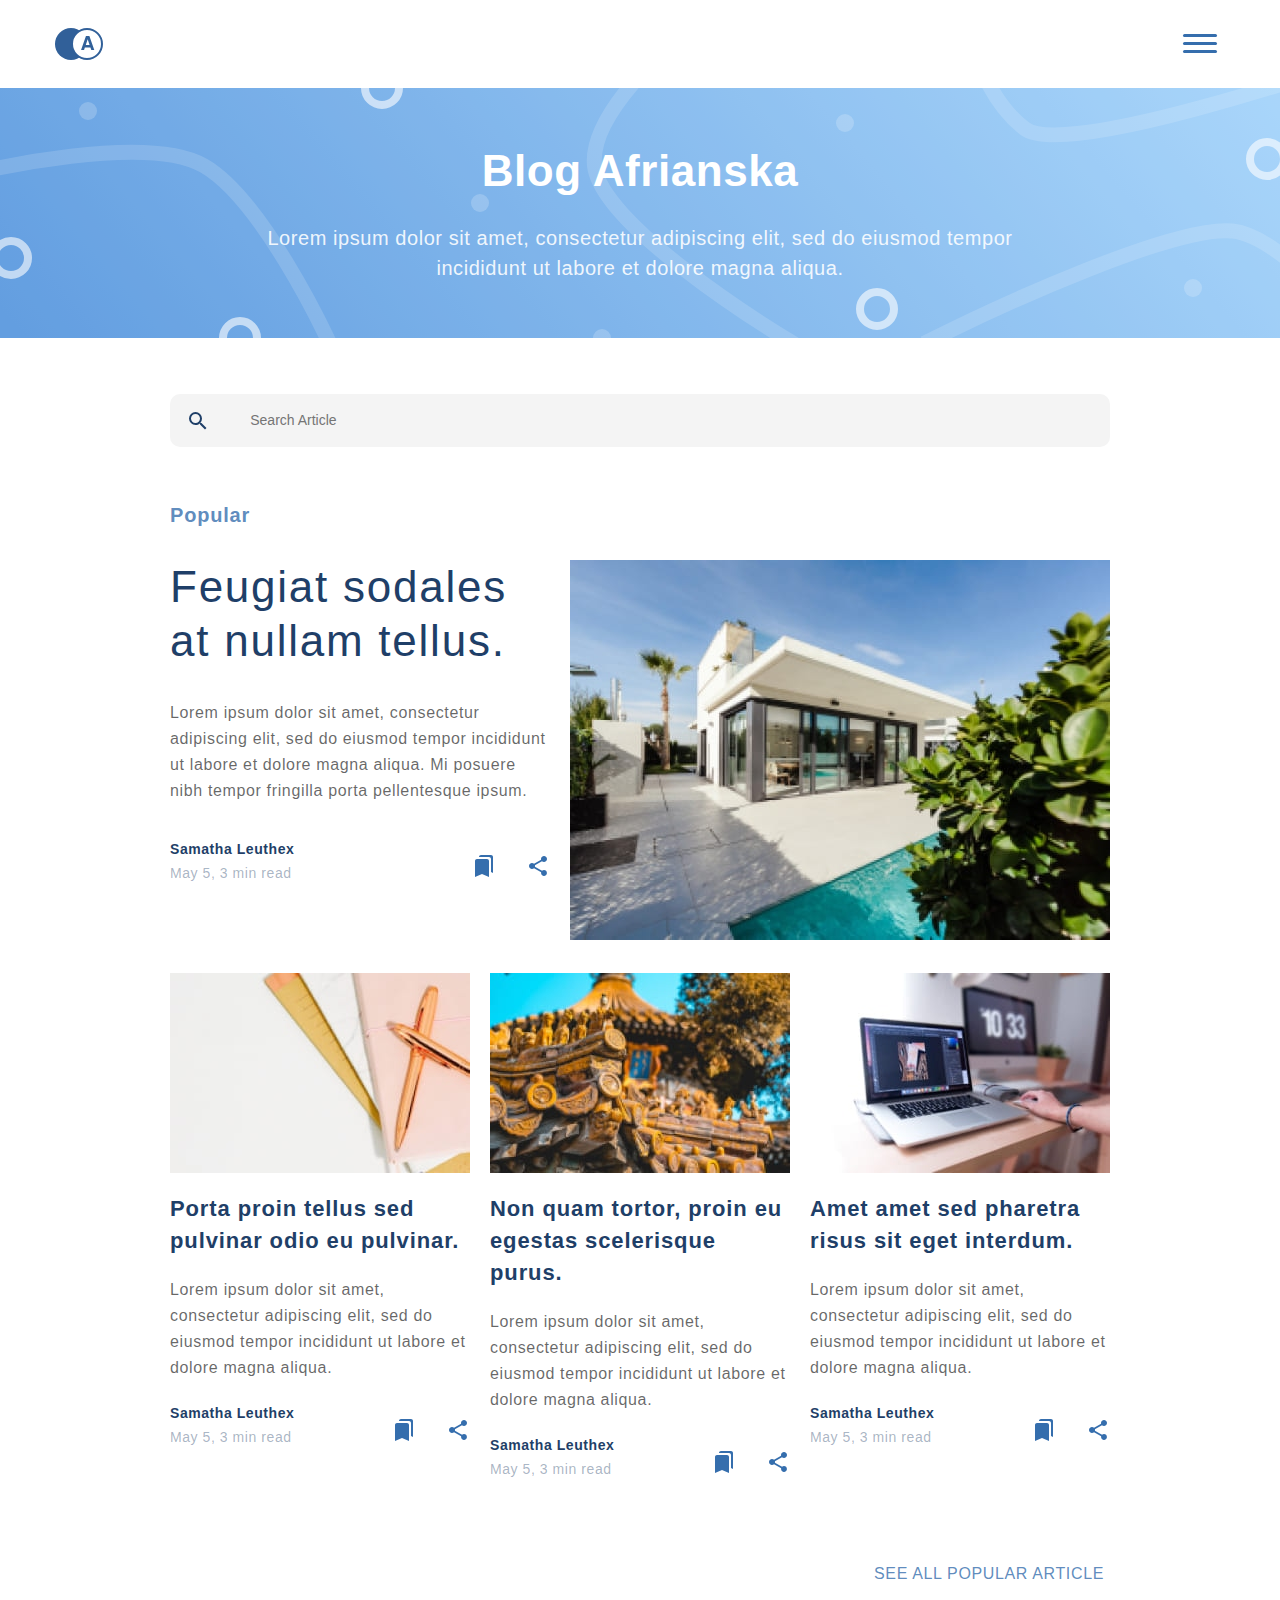
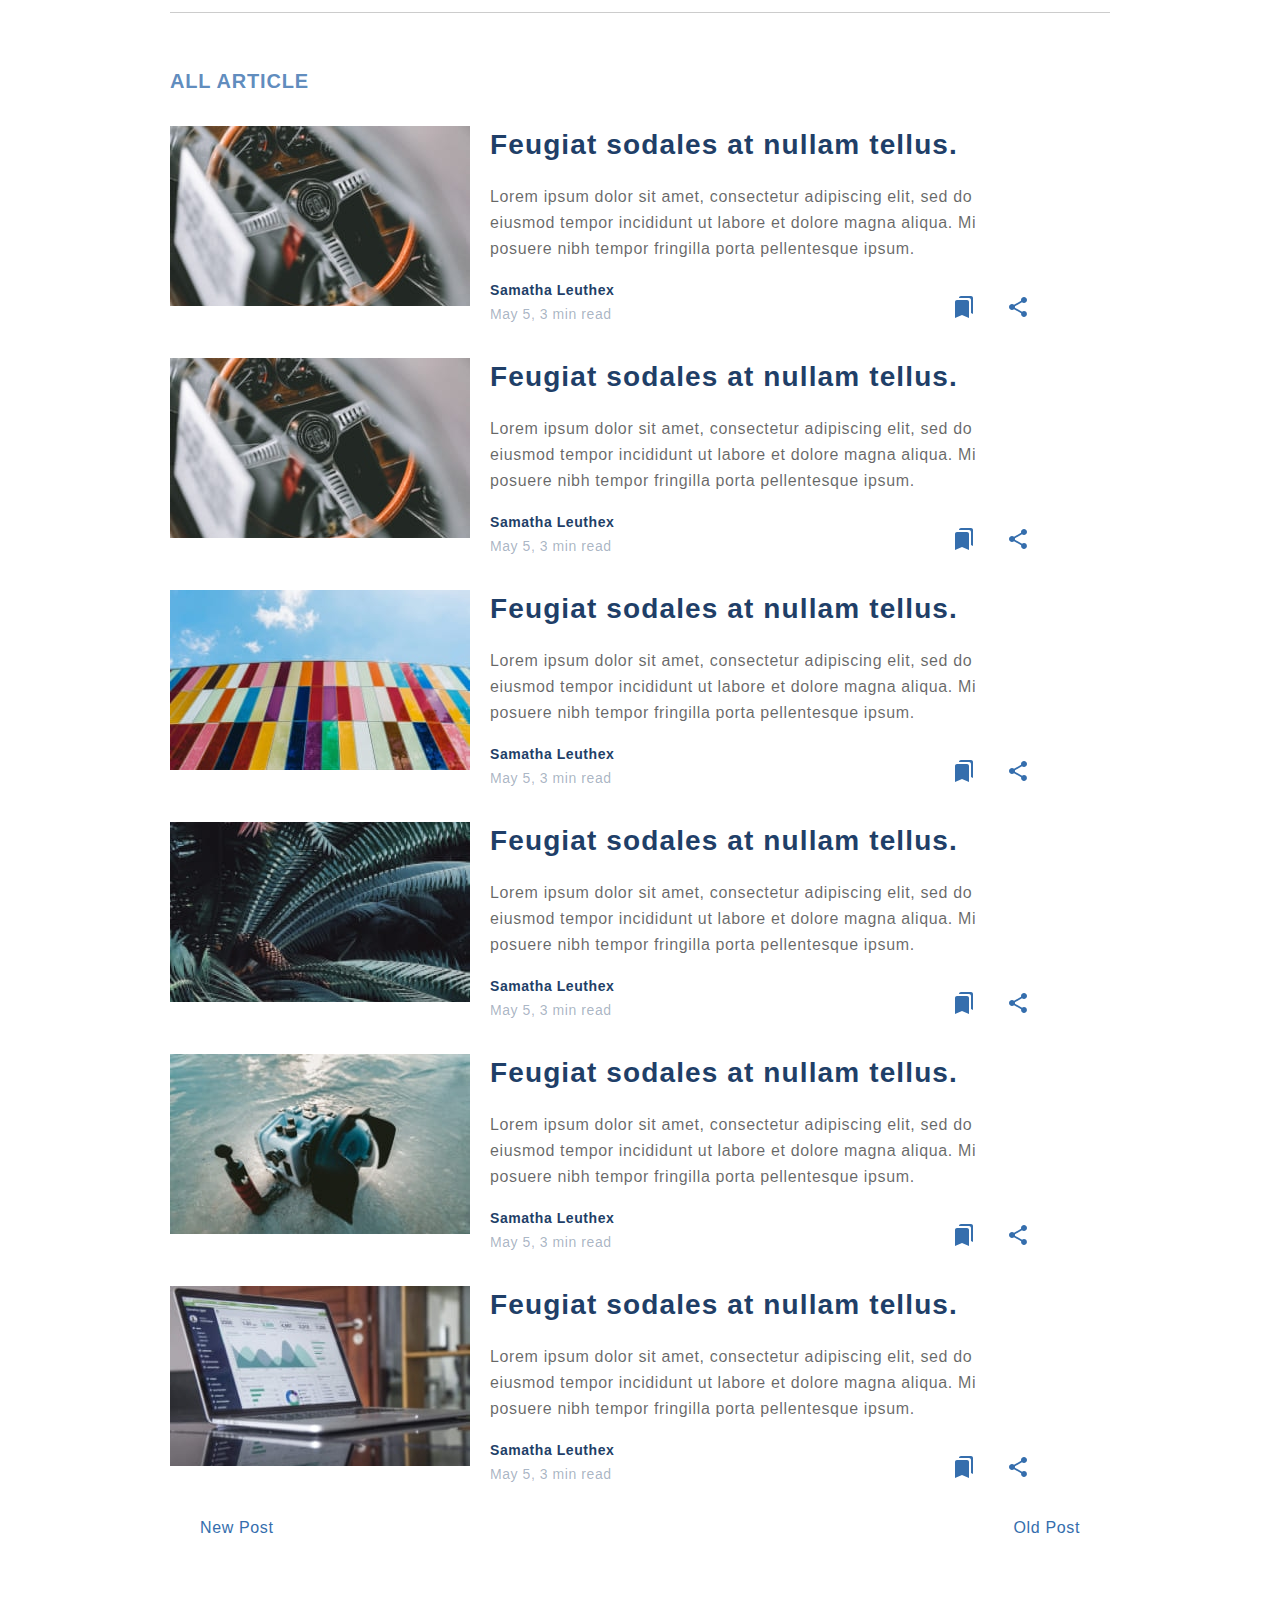
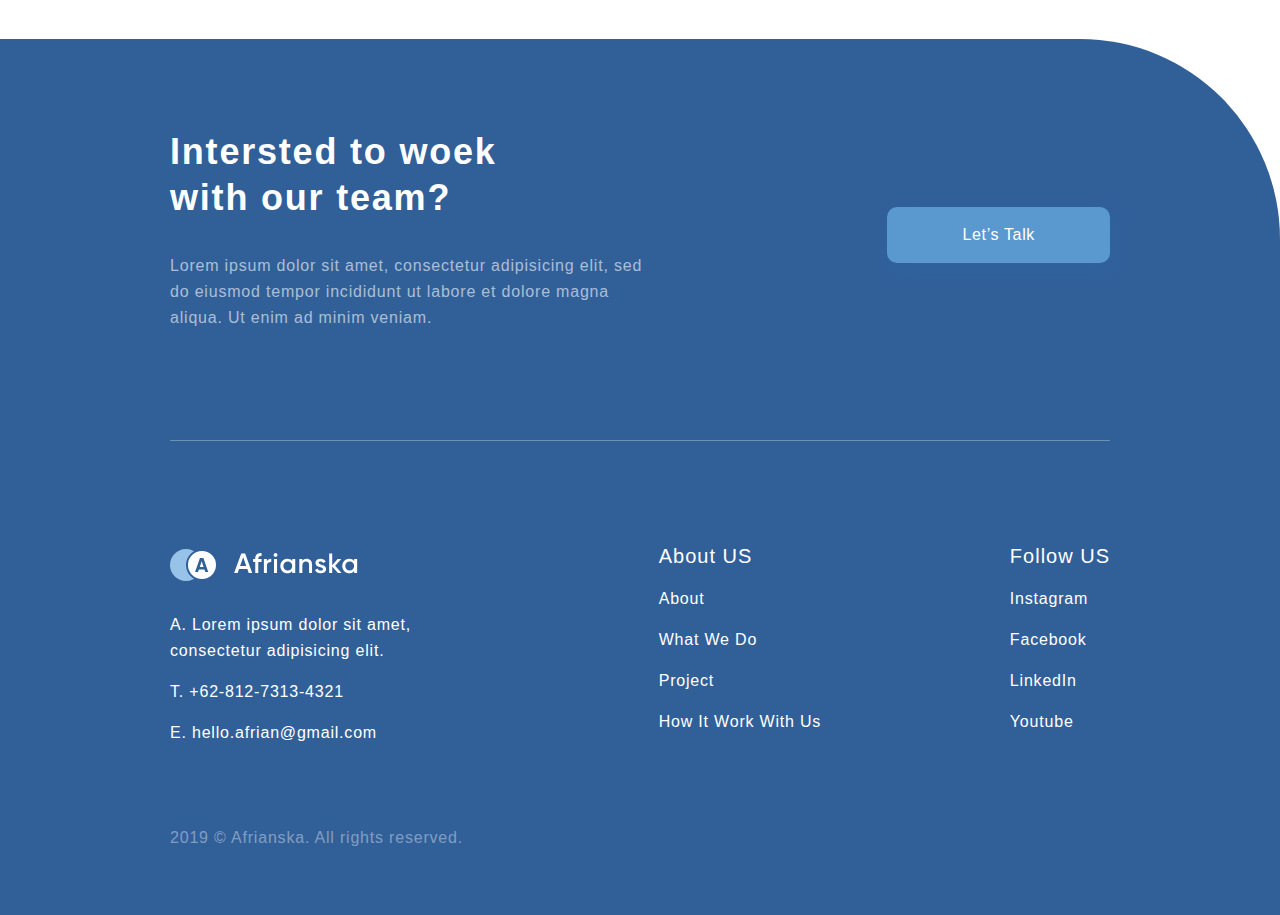
==== docs/blog.html @ 2d3e33f5 "Loading a site created locally :)" ====
<!DOCTYPE html>
<html lang="zxx">

<head>
    <meta charset="UTF-8">
    <link rel="stylesheet" href="assets/css/style.min.css">
    <meta http-equiv="x-ua-compatible" content="ie=edge">
    <meta name="viewport" content="width=device-width, initial-scale=1, shrink-to-fit=no">
    <meta name="robots" content="index, follow">
    <meta name="google" content="notranslate">
    <meta name="format-detection" content="telephone=no">
    <meta name="description" content="">
    <link rel="apple-touch-icon" sizes="180x180" href="assets/images/favicon/apple-touch-icon.png">
    <link rel="icon" type="image/png" sizes="32x32" href="assets/images/favicon/favicon-32x32.png">
    <link rel="icon" type="image/png" sizes="16x16" href="assets/images/favicon/favicon-16x16.png">
    <link rel="manifest" href="assets/images/favicon/site.webmanifest">
    <link rel="mask-icon" href="assets/images/favicon/safari-pinned-tab.svg" color="#5bbad5">
    <meta name="msapplication-TileColor" content="#2b5797">
    <meta name="theme-color" content="#ffffff">
    <title>Blog</title></head>

<body>
    <div class="page">
        <header class="header" id="header">
          <a class="logo" href="index.html">
            <img src="./assets/images/logo.svg" alt="afrianska">
          </a>
          <nav class="navbar menu">
            <div class="hamburger ">
              <div class="hamburger__box">
                <div class="hamburger__inner"></div>
              </div>
            </div>
            <ul class="menu__list">
              <li class="menu__item">
                <a href="index.html" class="menu__link ">Home</a>
              </li>
              <li class="menu__item">
                <a href="blog.html" class="menu__link">Blog</a>
              </li>
              <li class="menu__item">
                <a href="contact.html" class="menu__link">Contact</a>
              </li>
            </ul>
          </nav>
        </header>
        <section class="info">
          <div class="info__text">
            <h1 class="info__title">
              Blog Afrianska
            </h1>
            <p class="info__descr">
              Lorem ipsum dolor sit amet, consectetur adipiscing elit, sed do eiusmod tempor incididunt ut labore et
              dolore
              magna aliqua.
            </p>
          </div>
        </section>
        
        <div class="page">
          <div class="container">
        
            <form class="search" action="/blog.html">
              <div class="search__inner">
                <button class="search__btn" type="submit"><img src="./assets/images/search.svg" alt="search"></button>
                <input class="search__input" type="search" placeholder="Search Article">
              </div>
            </form>
        
            <section class="popular">
              <h2 class="popular__title">Popular</h2>
              <div class="popular__inner">
                <article class="popular__article article article--hot">
                  <div class="article__left">
                    <div class="article__text">
                      <h3 class="article__title">
                        Feugiat sodales at nullam tellus.
                      </h3>
                      <p class="article__descr">
                        Lorem ipsum dolor sit amet, consectetur adipiscing elit, sed do eiusmod tempor
                        incididunt ut labore et
                        dolore
                        magna aliqua. Mi posuere nibh tempor fringilla porta pellentesque ipsum.
                      </p>
                    </div>
                    <div class="article__footer post">
                      <div class="post__left">
                        <h4 class="post__name">Samatha Leuthex</h4>
                        <p class="post__date">
                          May 5, 3 min read
                        </p>
                      </div>
                      <div class="post__right">
                        <ul class="post__links">
                          <li class="post__item book">
                            <a href="#">
                              <img src="./assets/images/bookmarks.svg" alt="">
                            </a>
                          </li>
                          <li class="post__item share">
                            <a href="#">
                              <img src="./assets/images/share.svg" alt="">
                            </a>
                          </li>
                        </ul>
                      </div>
                    </div>
                  </div>
                  <div class="article__right">
                    <img src="./assets/images/article-1.jpg" alt="">
                  </div>
                </article>
        
                <article class="popular__article">
                  <div class="article__image">
                    <img src="./assets/images/article-2.jpg" alt="">
                  </div>
                  <h4 class="article__title">
                    Porta proin tellus sed pulvinar odio eu pulvinar.
                  </h4>
                  <p class="popular__descr">
                    Lorem ipsum dolor sit amet, consectetur adipiscing elit, sed do eiusmod tempor incididunt ut
                    labore et
                    dolore magna aliqua.
                  </p>
                  <div class="article__footer post">
                    <div class="post__left">
                      <h4 class="post__name">Samatha Leuthex</h4>
                      <p class="post__date">
                        May 5, 3 min read
                      </p>
                    </div>
                    <div class="post__right">
                      <ul class="post__links">
                        <li class="post__item book">
                          <a href="#">
                            <img src="./assets/images/bookmarks.svg" alt="">
                          </a>
                        </li>
                        <li class="post__item share">
                          <a href="#">
                            <img src="./assets/images/share.svg" alt="">
                          </a>
                        </li>
                      </ul>
                    </div>
                  </div>
                </article>
                <article class="popular__article">
                  <div class="article__image">
                    <img src="./assets/images/article-3.jpg" alt="">
                  </div>
                  <h4 class="article__title">
                    Non quam tortor, proin eu egestas scelerisque purus.
                  </h4>
                  <p class="popular__descr">
                    Lorem ipsum dolor sit amet, consectetur adipiscing elit, sed do eiusmod tempor incididunt ut
                    labore et
                    dolore magna aliqua.
                  </p>
                  <div class="article__footer post">
                    <div class="post__left">
                      <h4 class="post__name">Samatha Leuthex</h4>
                      <p class="post__date">
                        May 5, 3 min read
                      </p>
                    </div>
                    <div class="post__right">
                      <ul class="post__links">
                        <li class="post__item book">
                          <a href="#">
                            <img src="./assets/images/bookmarks.svg" alt="">
                          </a>
                        </li>
                        <li class="post__item share">
                          <a href="#">
                            <img src="./assets/images/share.svg" alt="">
                          </a>
                        </li>
                      </ul>
                    </div>
                  </div>
                </article>
                <article class="popular__article">
                  <div class="article__image">
                    <img src="./assets/images/article-4.jpg" alt="">
                  </div>
                  <h4 class="article__title">
                    Amet amet sed pharetra risus sit eget interdum.
                  </h4>
                  <p class="popular__descr">
                    Lorem ipsum dolor sit amet, consectetur adipiscing elit, sed do eiusmod tempor incididunt ut
                    labore et
                    dolore magna aliqua.
                  </p>
                  <div class="article__footer post">
                    <div class="post__left">
                      <h4 class="post__name">Samatha Leuthex</h4>
                      <p class="post__date">
                        May 5, 3 min read
                      </p>
                    </div>
                    <div class="post__right">
                      <ul class="post__links">
                        <li class="post__item book">
                          <a href="#">
                            <img src="./assets/images/bookmarks.svg" alt="">
                          </a>
                        </li>
                        <li class="post__item share">
                          <a href="#">
                            <img src="./assets/images/share.svg" alt="">
                          </a>
                        </li>
                      </ul>
                    </div>
                  </div>
                </article>
        
              </div>
              <button class="popular__more">
                See All Popular Article
              </button>
            </section>
        
            <section class="posts">
              <h2 class="posts__title">ALL ARTICLE</h2>
        
              <article class="posts__article article ">
                <div class="article__image">
                  <img src="./assets/images/posts-1.jpg" alt="">
                </div>
                <div class="article__text">
                  <h3 class="article__title">
                    Feugiat sodales at nullam tellus.
                  </h3>
                  <p class="article__descr">
                    Lorem ipsum dolor sit amet, consectetur adipiscing elit, sed do eiusmod tempor
                    incididunt ut labore et
                    dolore
                    magna aliqua. Mi posuere nibh tempor fringilla porta pellentesque ipsum.
                  </p>
                  <div class="article__footer post">
                    <div class="post__left">
                      <h4 class="post__name">Samatha Leuthex</h4>
                      <p class="post__date">
                        May 5, 3 min read
                      </p>
                    </div>
                    <div class="post__right">
                      <ul class="post__links">
                        <li class="post__item book">
                          <a href="#">
                            <img src="./assets/images/bookmarks.svg" alt="">
                          </a>
                        </li>
                        <li class="post__item share">
                          <a href="#">
                            <img src="./assets/images/share.svg" alt="">
                          </a>
                        </li>
                      </ul>
                    </div>
                  </div>
                </div>
              </article>
              <article class="posts__article article ">
                <div class="article__image">
                  <img src="./assets/images/posts-1.jpg" alt="">
                </div>
                <div class="article__text">
                  <h3 class="article__title">
                    Feugiat sodales at nullam tellus.
                  </h3>
                  <p class="article__descr">
                    Lorem ipsum dolor sit amet, consectetur adipiscing elit, sed do eiusmod tempor
                    incididunt ut labore et
                    dolore
                    magna aliqua. Mi posuere nibh tempor fringilla porta pellentesque ipsum.
                  </p>
                  <div class="article__footer post">
                    <div class="post__left">
                      <h4 class="post__name">Samatha Leuthex</h4>
                      <p class="post__date">
                        May 5, 3 min read
                      </p>
                    </div>
                    <div class="post__right">
                      <ul class="post__links">
                        <li class="post__item book">
                          <a href="#">
                            <img src="./assets/images/bookmarks.svg" alt="">
                          </a>
                        </li>
                        <li class="post__item share">
                          <a href="#">
                            <img src="./assets/images/share.svg" alt="">
                          </a>
                        </li>
                      </ul>
                    </div>
                  </div>
                </div>
              </article>
              <article class="posts__article article ">
                <div class="article__image">
                  <img src="./assets/images/posts-2.jpg" alt="">
                </div>
                <div class="article__text">
                  <h3 class="article__title">
                    Feugiat sodales at nullam tellus.
                  </h3>
                  <p class="article__descr">
                    Lorem ipsum dolor sit amet, consectetur adipiscing elit, sed do eiusmod tempor
                    incididunt ut labore et
                    dolore
                    magna aliqua. Mi posuere nibh tempor fringilla porta pellentesque ipsum.
                  </p>
                  <div class="article__footer post">
                    <div class="post__left">
                      <h4 class="post__name">Samatha Leuthex</h4>
                      <p class="post__date">
                        May 5, 3 min read
                      </p>
                    </div>
                    <div class="post__right">
                      <ul class="post__links">
                        <li class="post__item book">
                          <a href="#">
                            <img src="./assets/images/bookmarks.svg" alt="">
                          </a>
                        </li>
                        <li class="post__item share">
                          <a href="#">
                            <img src="./assets/images/share.svg" alt="">
                          </a>
                        </li>
                      </ul>
                    </div>
                  </div>
                </div>
              </article>
              <article class="posts__article article ">
                <div class="article__image">
                  <img src="./assets/images/posts-3.jpg" alt="">
                </div>
                <div class="article__text">
                  <h3 class="article__title">
                    Feugiat sodales at nullam tellus.
                  </h3>
                  <p class="article__descr">
                    Lorem ipsum dolor sit amet, consectetur adipiscing elit, sed do eiusmod tempor
                    incididunt ut labore et
                    dolore
                    magna aliqua. Mi posuere nibh tempor fringilla porta pellentesque ipsum.
                  </p>
                  <div class="article__footer post">
                    <div class="post__left">
                      <h4 class="post__name">Samatha Leuthex</h4>
                      <p class="post__date">
                        May 5, 3 min read
                      </p>
                    </div>
                    <div class="post__right">
                      <ul class="post__links">
                        <li class="post__item book">
                          <a href="#">
                            <img src="./assets/images/bookmarks.svg" alt="">
                          </a>
                        </li>
                        <li class="post__item share">
                          <a href="#">
                            <img src="./assets/images/share.svg" alt="">
                          </a>
                        </li>
                      </ul>
                    </div>
                  </div>
                </div>
              </article>
              <article class="posts__article article ">
                <div class="article__image">
                  <img src="./assets/images/posts-4.jpg" alt="">
                </div>
                <div class="article__text">
                  <h3 class="article__title">
                    Feugiat sodales at nullam tellus.
                  </h3>
                  <p class="article__descr">
                    Lorem ipsum dolor sit amet, consectetur adipiscing elit, sed do eiusmod tempor
                    incididunt ut labore et
                    dolore
                    magna aliqua. Mi posuere nibh tempor fringilla porta pellentesque ipsum.
                  </p>
                  <div class="article__footer post">
                    <div class="post__left">
                      <h4 class="post__name">Samatha Leuthex</h4>
                      <p class="post__date">
                        May 5, 3 min read
                      </p>
                    </div>
                    <div class="post__right">
                      <ul class="post__links">
                        <li class="post__item book">
                          <a href="#">
                            <img src="./assets/images/bookmarks.svg" alt="">
                          </a>
                        </li>
                        <li class="post__item share">
                          <a href="#">
                            <img src="./assets/images/share.svg" alt="">
                          </a>
                        </li>
                      </ul>
                    </div>
                  </div>
                </div>
              </article>
              <article class="posts__article article ">
                <div class="article__image">
                  <img src="./assets/images/posts-5.jpg" alt="">
                </div>
                <div class="article__text">
                  <h3 class="article__title">
                    Feugiat sodales at nullam tellus.
                  </h3>
                  <p class="article__descr">
                    Lorem ipsum dolor sit amet, consectetur adipiscing elit, sed do eiusmod tempor
                    incididunt ut labore et
                    dolore
                    magna aliqua. Mi posuere nibh tempor fringilla porta pellentesque ipsum.
                  </p>
                  <div class="article__footer post">
                    <div class="post__left">
                      <h4 class="post__name">Samatha Leuthex</h4>
                      <p class="post__date">
                        May 5, 3 min read
                      </p>
                    </div>
                    <div class="post__right">
                      <ul class="post__links">
                        <li class="post__item book">
                          <a href="#">
                            <img src="./assets/images/bookmarks.svg" alt="">
                          </a>
                        </li>
                        <li class="post__item share">
                          <a href="#">
                            <img src="./assets/images/share.svg" alt="">
                          </a>
                        </li>
                      </ul>
                    </div>
                  </div>
                </div>
              </article>
        
        
              <ul class="posts__pagination pagination">
                <li class="pagination__item new"><a class="pagination__link" href="#">New Post</a></li>
                <li class="pagination__item old"><a class="pagination__link" href="#">Old Post</a></li>
              </ul>
            </section>
        
          </div>
        </div>
        <footer class="footer">
          <div class="container">
            <div class="feedback">
              <div class="feedback__text">
                <h2 class="feedback__title">
                  Intersted to woek
                  with our team?
                </h2>
                <p class="feedback__descr">
                  Lorem ipsum dolor sit amet, consectetur adipisicing elit, sed do eiusmod tempor incididunt ut labore et
                  dolore
                  magna aliqua. Ut enim ad minim veniam.
                </p>
              </div>
              <!-- modal -->
              <a class="feedback__modal" href="#modalFeedback" data-modal="#modalFeedback">Let’s Talk</a>
            </div>
            <div class="footer__contact">
              <ul class="footer__contact-list">
                <li class="footer__contact-item logo">
                  <a href="#">
                    <img src="./assets/images/logo-white.svg" alt="Afrianska">
                  </a>
                </li>
                <li class="footer__contact-item">
                  <span> A. </span> <span>Lorem ipsum dolor sit amet, consectetur adipisicing elit.</span>
                </li>
                <li class="footer__contact-item">
                  <span> T. </span> <a class="footer__contact-link" href="tel:+6281273134321">+62-812-7313-4321</a>
                </li>
                <li class="footer__contact-item">
                  <span> E. </span> <a class="footer__contact-link"
                    href="mailto:hello.afrian@gmail.com">hello.afrian@gmail.com</a>
                </li>
              </ul>
              <ul class="footer__contact-list">
                <li class="footer__contact-item">
                  About US
                </li>
                <li class="footer__contact-item">
                  <a class="footer__contact-link" href="#">About</a>
                </li>
                <li class="footer__contact-item">
                  <a class="footer__contact-link" href="#">What We Do</a>
                </li>
                <li class="footer__contact-item">
                  <a class="footer__contact-link" href="#">Project</a>
                </li>
                <li class="footer__contact-item">
                  <a class="footer__contact-link" href="#">How It Work With Us</a>
                </li>
              </ul>
              <ul class="footer__contact-list">
                <li class="footer__contact-item">
                  Follow US
                </li>
                <li class="footer__contact-item">
                  <a class="footer__contact-link" href="#">Instagram</a>
                </li>
                <li class="footer__contact-item">
                  <a class="footer__contact-link" href="#">Facebook</a>
                </li>
                <li class="footer__contact-item">
                  <a class="footer__contact-link" href="#">LinkedIn</a>
                </li>
                <li class="footer__contact-item">
                  <a class="footer__contact-link" href="#">Youtube</a>
                </li>
              </ul>
            </div>
            <div class="copy">
              2019 &copy; Afrianska. All rights reserved.
            </div>
          </div>
        </footer>

    </div>
    <div class="modal" id="modalFeedback">
      <div class="modal__content">
        <button class="modal__close" type="button" data-close>
          <img src="assets/images/close.svg" alt="Закрыть">
        </button>
        <form action="" class="form">
          <label class="form__label" for="nameFeedback">
            Name
            <input class="form__input" type="text" name="nameFeedback" id="nameFeedback" placeholder="Your name">
          </label>
          <label class="form__label" for="emailFeedback">
            E-mail
            <input class="form__input" type="email" name="emailFeedback" id="emailFeedback" placeholder="Your e-mail">
          </label>
          <label class="form__label" for="messageFeedback">
            Message
            <textarea class="form__textarea" name="messageFeedback" id="messageFeedback"
              placeholder="Your message"></textarea>
          </label>
          <button class="form__btn" type="submit">Sumbit</button>
        </form>
      </div>
    </div>    <a id="scrollTop" href="#header"></a>
    <!-- js -->
    <script defer src="assets/js/app.js"></script>
</body>

</html>
---- docs/assets/css/style.min.css ----
*,:after,:before{box-sizing:border-box}html{font-family:sans-serif;line-height:1.15;-webkit-text-size-adjust:100%;-webkit-tap-highlight-color:rgba(0,0,0,0)}article,aside,figcaption,figure,footer,header,hgroup,main,nav,section{display:block}body{margin:0;font-size:1rem;font-weight:400;color:#212529;text-align:left;background-color:#fff}[tabindex="-1"]:focus:not(:focus-visible){outline:0!important}hr{box-sizing:content-box;height:0;overflow:visible}h1,h2,h3,h4,h5,h6{margin-top:0;margin-bottom:.5rem}p{margin-top:0;margin-bottom:1rem}abbr[data-original-title],abbr[title]{text-decoration:underline;-webkit-text-decoration:underline dotted;text-decoration:underline dotted;cursor:help;border-bottom:0;-webkit-text-decoration-skip-ink:none;text-decoration-skip-ink:none}address{font-style:normal;line-height:inherit}address,dl,ol,ul{margin-bottom:1rem}dl,ol,ul{margin-top:0}ol ol,ol ul,ul ol,ul ul{margin-bottom:0}dt{font-weight:700}dd{margin-bottom:.5rem;margin-left:0}blockquote{margin:0 0 1rem}b,strong{font-weight:bolder}small{font-size:80%}sub,sup{position:relative;font-size:75%;line-height:0;vertical-align:baseline}sub{bottom:-.25em}sup{top:-.5em}a{color:#007bff;background-color:transparent}a:hover{color:#0056b3;text-decoration:underline}a:not([href]):not([class]),a:not([href]):not([class]):hover{color:inherit;text-decoration:none}code,kbd,pre,samp{font-family:SFMono-Regular,Menlo,Monaco,Consolas,Liberation Mono,Courier New,monospace;font-size:1em}pre{margin-top:0;margin-bottom:1rem;overflow:auto;-ms-overflow-style:scrollbar}figure{margin:0 0 1rem}img{border-style:none}img,svg{vertical-align:middle}svg{overflow:hidden}table{border-collapse:collapse}caption{padding-top:.75rem;padding-bottom:.75rem;color:#6c757d;text-align:left;caption-side:bottom}th{text-align:inherit;text-align:-webkit-match-parent}label{display:inline-block;margin-bottom:.5rem}button{border-radius:0}button:focus{outline:1px dotted;outline:5px auto -webkit-focus-ring-color}button,input,optgroup,select,textarea{margin:0;font-family:inherit;font-size:inherit;line-height:inherit}button,input{overflow:visible}button,select{text-transform:none}[role=button]{cursor:pointer}select{word-wrap:normal}[type=button],[type=reset],[type=submit],button{-webkit-appearance:button}[type=button]:not(:disabled),[type=reset]:not(:disabled),[type=submit]:not(:disabled),button:not(:disabled){cursor:pointer}[type=button]::-moz-focus-inner,[type=reset]::-moz-focus-inner,[type=submit]::-moz-focus-inner,button::-moz-focus-inner{padding:0;border-style:none}input[type=checkbox],input[type=radio]{box-sizing:border-box;padding:0}textarea{overflow:auto;resize:vertical}fieldset{min-width:0;padding:0;margin:0;border:0}legend{display:block;width:100%;max-width:100%;padding:0;margin-bottom:.5rem;font-size:1.5rem;line-height:inherit;color:inherit;white-space:normal}progress{vertical-align:baseline}[type=number]::-webkit-inner-spin-button,[type=number]::-webkit-outer-spin-button{height:auto}[type=search]{outline-offset:-2px;-webkit-appearance:none}[type=search]::-webkit-search-decoration{-webkit-appearance:none}::-webkit-file-upload-button{font:inherit;-webkit-appearance:button}output{display:inline-block}summary{display:list-item;cursor:pointer}template{display:none}[hidden]{display:none!important}html{font-size:62.5%;box-sizing:border-box}*,:after,:before{box-sizing:inherit}body{position:relative;min-width:320px;overflow-x:hidden;font-size:1.4rem;line-height:1.5;font-family:-apple-system,BlinkMacSystemFont,Segoe UI,Roboto,Helvetica Neue,Arial,Noto Sans,sans-serif;color:#fff}body.no-scroll{overflow:hidden}img{display:block}a{color:#fff}a,a:hover{text-decoration:none}h1,h2,h3,h4,h5,h6,ol,ul{margin:0}ol,ul{padding:0;list-style:none;list-style-position:inside}.container{max-width:970px;margin:0 auto;padding:0 15px}#scrollTop{position:fixed;z-index:51;bottom:5%;right:5%;display:none;background-image:url(../images/arrow.svg);background-repeat:no-repeat;background-position:50%;transform:rotate(90deg);width:50px;height:50px;background-color:#181a1b;border:1px solid #356ead;box-shadow:0 0 10px #356ead;border-radius:10px;padding:1rem}#scrollTop:hover{text-decoration:none}.page{max-width:1920px;margin:0 auto}.header{display:-ms-flexbox;display:flex;-ms-flex-align:center;align-items:center;-ms-flex-pack:justify;justify-content:space-between;padding:2rem 1.5rem}.header,.menu__list{max-width:1200px;margin:0 auto;width:100%;background-color:#fff;z-index:50}.menu__list{position:absolute;border-bottom:.3rem solid #356ead;left:0;right:0;top:88px;padding:2.8rem 1.5rem;display:none;text-align:center;border-radius:0 0 20px 20px;overflow:auto}.menu__list.is-active{display:block}.menu__link{position:relative;display:inline-block;text-align:center;padding:2rem 0;min-width:460px;font-size:70px;line-height:80px;text-transform:uppercase;font-weight:100;letter-spacing:.3em;color:#1f3f68;transition:all .15s linear}.menu__link:after,.menu__link:before{content:"";position:absolute;height:3px;background-color:#fff;top:54%;width:0;transition:width .5s linear;opacity:0}.menu__link:before{right:2%}.menu__link:after{left:2%}.menu__link:hover{color:#fff;background-color:#356ead;transform:scale(1.2);border-radius:20px}.menu__link:hover:after,.menu__link:hover:before{opacity:1;width:50%}.hamburger{width:50px;height:38px;display:-ms-flexbox;display:flex;-ms-flex-pack:center;justify-content:center;-ms-flex-align:center;align-items:center;cursor:pointer;transition:all .15s linear;font:inherit;color:inherit;text-transform:none;background-color:transparent;border:0;margin:0;overflow:visible;border-radius:5px}.hamburger:hover{opacity:.7;background-color:rgba(53,110,173,.1)}.hamburger.is-active:hover{opacity:.7}.hamburger.is-active .hamburger__inner,.hamburger.is-active .hamburger__inner:after,.hamburger.is-active .hamburger__inner:before{background-color:rgba(53,110,173,.5)}.hamburger .hamburger__box{width:34px;height:22px;display:-ms-flexbox;display:flex;position:relative}.hamburger .hamburger__inner{display:block;top:50%;margin-top:-2px}.hamburger .hamburger__inner,.hamburger .hamburger__inner:after,.hamburger .hamburger__inner:before{width:100%;height:3px;background-color:#356ead;border-radius:2px;position:absolute;transition-property:transform;transition-duration:.15s;transition-timing-function:ease}.hamburger .hamburger__inner:after,.hamburger .hamburger__inner:before{content:"";display:block}.hamburger .hamburger__inner:before{top:-8px}.hamburger .hamburger__inner:after{bottom:-8px}.hamburger .hamburger__inner{transition-duration:75ms;transition-timing-function:cubic-bezier(.55,.055,.675,.19)}.hamburger .hamburger__inner:before{transition:top 75ms ease .12s,opacity 75ms ease}.hamburger .hamburger__inner:after{transition:bottom 75ms ease .12s,transform 75ms cubic-bezier(.55,.055,.675,.19)}.hamburger.is-active .hamburger__inner{transform:rotate(45deg);transition-delay:.12s;transition-timing-function:cubic-bezier(.215,.61,.355,1)}.hamburger.is-active .hamburger__inner:before{top:0;opacity:0;transition:top 75ms ease,opacity 75ms ease .12s}.hamburger.is-active .hamburger__inner:after{bottom:0;transform:rotate(-90deg);transition:bottom 75ms ease,transform 75ms cubic-bezier(.215,.61,.355,1) .12s}.hero{padding:10rem 1.5rem 0;min-height:100vh;-ms-flex-align:center;align-items:center;background:linear-gradient(0deg,rgba(152,195,232,.2) 8.84%,rgba(152,195,232,0) 31.12%)}.hero,.hero__inner{display:-ms-flexbox;display:flex}.hero__inner{-ms-flex-pack:justify;justify-content:space-between;-ms-flex-align:start;align-items:flex-start;max-width:1200px;min-height:768px;width:100%;margin:0 auto}.hero__content{position:relative;z-index:2;max-width:620px;width:100%}.hero__title{padding-top:6rem;font-size:64px;line-height:74px;letter-spacing:.04em;color:#1f3f68;font-weight:400;margin-bottom:3.5rem}.hero__descr{max-width:425px;font-size:16px;line-height:26px;letter-spacing:.05em;color:rgba(31,63,104,.6);margin-bottom:7rem}.hero__link a{padding:0 4.8rem;font-size:1.6rem;line-height:5.6rem;display:inline-block;padding:5px 30px;background-color:#5a98d0;box-shadow:5px 10px 20px rgba(53,110,173,.2);border-radius:10px;transition:all .15s linear}.hero__link a:focus,.hero__link a:hover{color:inherit;background-color:#377fc0;box-shadow:5px 10px 20px rgba(41,85,134,.2)}.hero__image{position:absolute;left:45%;z-index:1}.hero__image svg{height:600px;width:700px}.hero #shadowBg{animation:a 3s ease-in-out 1.5s infinite alternate both}.hero #manLeft{animation:a 3s ease-in-out .5s infinite alternate both}.hero #womanRight{animation:a 3s ease-in-out 0s infinite alternate both}#browseSvg{animation:a 2s ease-in-out 1.75s infinite alternate both}#emailSvg{animation:a 2s ease-in-out 1s infinite alternate both}#phoneSvg{animation:a 2s ease-in-out 3s infinite alternate both}@keyframes a{0%{transform:translateY(-1.5%)}to{transform:translateY(2%)}}.what{padding-top:18rem;min-height:100vh}.what__title{max-width:370px;font-size:3.6rem;line-height:4.6rem;letter-spacing:.05em;color:#316099}.what .container{display:-ms-flexbox;display:flex;-ms-flex-pack:justify;justify-content:space-between}.what__left .card,.what__right .card:not(:first-child){margin-top:13rem}.card{display:-ms-flexbox;display:flex;-ms-flex-direction:column;flex-direction:column;-ms-flex-pack:justify;justify-content:space-between;padding:4.8rem;max-width:380px;min-height:520px;background-color:#fff;box-shadow:5px 20px 50px rgba(16,112,177,.2);border-radius:10px}.card.card--mt{padding-top:0}.card.card--mt .card__image{margin-top:-2.5rem}.card__image{text-align:center}.card__image img{display:inline-block}.card__title{font-size:20px;line-height:30px;letter-spacing:.05em;color:#1f3f68;margin:5.6rem 0 1.6rem}.card__descr{font-size:16px;line-height:26px;letter-spacing:.05em;color:rgba(31,63,104,.6)}.card__learn{display:block}.card__learn a{display:inline-block;font-size:14px;line-height:30px;letter-spacing:.05em;color:#5a98d0}.project{padding:10rem 0}.project__info{display:-ms-flexbox;display:flex;-ms-flex-align:center;align-items:center;margin-bottom:10rem}.project__title{font-size:36px;line-height:46px;letter-spacing:.05em;color:#1f3f68;max-width:250px}.project__descr{font-size:16px;line-height:26px;letter-spacing:.05em;color:rgba(31,63,104,.6);max-width:540px;margin-left:auto}.project__row{-ms-flex-direction:row;flex-direction:row;-ms-flex-wrap:wrap;flex-wrap:wrap;-ms-flex-pack:justify;justify-content:space-between}.project__content,.project__row{display:-ms-flexbox;display:flex}.project__content{position:relative;overflow:hidden;margin-bottom:10rem}.project__content img{display:block;width:100%;border-radius:10px}.project .home .project__content-text{padding:4.8rem;right:0;left:auto;top:0;text-align:right}.project .home .project__image:before{content:none}.project__content-text{position:absolute;left:0;top:0;z-index:5;padding:2.4rem 3.2rem}.project__content-text h3,.project__content-text h4{font-weight:400;line-height:4.8rem;letter-spacing:.05em;color:#fff}.project__content-text h3{font-size:28px}.project__content-text h4{font-size:16px;line-height:46px;letter-spacing:.05em;color:hsla(0,0%,100%,.6)}.project__image{position:relative;overflow:hidden;border-radius:10px}.project__image:before{content:"";position:absolute;top:0;left:0;bottom:0;right:0;background:linear-gradient(306.48deg,rgba(66,165,245,.4),rgba(21,101,192,.6) 97.81%)}.client{padding:10rem 0 12.5rem}.client__info{display:-ms-flexbox;display:flex;-ms-flex-align:center;align-items:center;color:#fff;margin-bottom:11rem}.client__title{font-size:36px;line-height:46px;letter-spacing:.05em;max-width:250px;font-weight:400}.client__descr{font-size:16px;line-height:26px;letter-spacing:.05em;color:hsla(0,0%,100%,.6);max-width:540px}.client__list{display:-ms-flexbox;display:flex;-ms-flex-wrap:wrap;flex-wrap:wrap}.client__list:not(:last-child){border-bottom:1px solid #fff}.client__item{max-width:25%;width:100%;padding:4rem 4.5rem;text-align:center}.client__item:not(:first-child){border-left:1px solid #fff}.feedback{display:-ms-flexbox;display:flex;-ms-flex-align:center;align-items:center;font-size:1.6rem;line-height:2.6rem;letter-spacing:.04em;padding-bottom:10rem;position:relative}.feedback:after{content:"";position:absolute;left:0;bottom:0;width:100%;height:1px;background-color:#fff;opacity:.3}.feedback__text{max-width:480px}.feedback__title{max-width:330px;font-size:36px;line-height:46px;letter-spacing:.05em;color:#fff;margin-bottom:3.2rem}.feedback__descr{line-height:2.6rem;letter-spacing:.05em;color:hsla(0,0%,100%,.6)}.feedback__modal{margin-left:auto;padding:0 7.5rem;font-size:16px;line-height:5.6rem;letter-spacing:.04em;color:#fff;background:#5a98d0;border-radius:10px;box-shadow:5px 10px 20px rgba(53,110,173,.2);transition:all .15s linear}.feedback__modal:hover{color:inherit;background-color:#377fc0;box-shadow:5px 10px 20px rgba(41,85,134,.2)}.info{display:-ms-flexbox;display:flex;-ms-flex-pack:center;justify-content:center;-ms-flex-align:center;align-items:center;text-align:center;padding:0 15px;background-image:url(../images/blog-bg.svg);background-repeat:no-repeat;background-size:cover;min-height:250px;color:#fff;letter-spacing:.04em}.info__text{max-width:750px}.info__title{font-size:44px;line-height:74px}.info__descr{margin-top:1.5rem;font-size:20px;line-height:30px;text-align:center;color:hsla(0,0%,100%,.9)}.popular{margin-bottom:5.6rem;padding-bottom:2.5rem;border-bottom:1px solid rgba(0,0,0,.2)}.popular__title{font-size:20px;line-height:25px;letter-spacing:.04em;color:rgba(53,110,173,.8);margin-bottom:3.2rem}.popular__inner{display:-ms-flexbox;display:flex;-ms-flex-pack:justify;justify-content:space-between;-ms-flex-flow:row wrap;flex-flow:row wrap;padding-bottom:5rem}.popular__article{max-width:300px;margin-bottom:2rem}.popular__descr{line-height:26px;color:rgba(0,0,0,.6);margin-bottom:2rem}.popular__descr,.popular__more{font-size:16px;letter-spacing:.04em}.popular__more{display:block;margin-left:auto;line-height:24px;text-transform:uppercase;color:rgba(53,110,173,.8);border:none;background-color:transparent}.article{color:#000}.article img{display:block;width:100%}.article.article--hot{display:-ms-flexbox;display:flex;-ms-flex-pack:justify;justify-content:space-between;-ms-flex-wrap:wrap;flex-wrap:wrap;margin-bottom:3.3rem;max-width:100%;width:100%}.article.article--hot .article__title{font-size:44px;line-height:54px;letter-spacing:.04em;font-weight:500;color:#1f3f68;margin-bottom:3.2rem}.article__text{max-width:380px}.article__title{font-size:22px;line-height:32px;letter-spacing:.04em;color:#1f3f68;margin-bottom:2rem}.article__descr{font-size:16px;line-height:26px;letter-spacing:.04em;color:rgba(0,0,0,.6);margin-bottom:3.3rem}.article__image{overflow:hidden;max-width:300px;max-height:200px;margin-bottom:2rem}.article__image img{display:block;width:100%;object-fit:cover}.post{display:-ms-flexbox;display:flex;-ms-flex-align:center;align-items:center}.post__name{color:#1f3f68}.post__date,.post__name{font-size:14px;line-height:24px;letter-spacing:.04em}.post__date{color:rgba(31,63,104,.4)}.post__right{margin-left:auto}.post__links{display:-ms-flexbox;display:flex}.post__item:last-child{margin-left:3rem}.posts{margin-bottom:10rem}.posts__title{font-size:20px;line-height:25px;letter-spacing:.04em;color:rgba(53,110,173,.8);margin-bottom:3.2rem}.posts .article{display:-ms-flexbox;display:flex;max-height:200px;overflow:hidden;margin-bottom:3.2rem}.posts .article__text{max-width:540px;margin-left:2rem}.posts .article__title{font-size:28px;line-height:38px;letter-spacing:.04em;color:#1f3f68}.posts .article__descr{font-size:16px;line-height:26px;letter-spacing:.04em;color:rgba(0,0,0,.6);margin-bottom:auto;max-height:80px;overflow:hidden}.posts .article__footer{margin-top:1.6rem}.pagination{display:-ms-flexbox;display:flex;-ms-flex-pack:justify;justify-content:space-between}.pagination__link{font-size:16px;line-height:20px;letter-spacing:.04em;color:#356ead}.pagination .new,.pagination .old{position:relative}.pagination .new .pagination__link,.pagination .old .pagination__link{transition:all .2s linear}.pagination .new .pagination__link:hover,.pagination .old .pagination__link:hover{opacity:.8;color:#000}.pagination .new .pagination__link{padding-left:30px}.pagination .new .pagination__link:before{content:"";position:absolute;left:0;top:50%;width:18px;height:18px;transform:translateY(-50%);background-image:url(/assets/images/arrow.svg)}.pagination .old .pagination__link{padding-right:30px}.pagination .old .pagination__link:after{content:"";position:absolute;right:0;top:2px;width:18px;height:18px;transform:rotate(180deg);background-image:url(/assets/images/arrow.svg)}.contact{color:#000;padding:6rem 0 10rem}.contact__wrap{-ms-flex-pack:justify;justify-content:space-between}.contact__info,.contact__wrap{display:-ms-flexbox;display:flex}.contact__info{-ms-flex-direction:column;flex-direction:column;padding:2.5rem 0;max-width:305px}.contact__info-image{text-align:center;margin-bottom:7rem}.contact__address p:not(:first-child){margin-top:2.5rem;max-width:299px;font-size:16px;line-height:26px;letter-spacing:.04em;color:rgba(31,63,104,.6)}.contact__title{font-size:20px;line-height:30px;letter-spacing:.04em;color:#1f3f68;font-weight:600}.contact__phone-list{margin-top:2.5rem}.contact__phone-link{position:relative;padding-left:30px;font-size:16px;line-height:26px;letter-spacing:.04em;font-weight:100;color:#1f3f68}.contact__phone-link:before{content:"";position:absolute;left:0;top:1px;width:22px;height:22px;background-image:url(../images/phone.svg);opacity:.5;background-size:contain;background-position:50%}.contact__phone-link:hover{text-decoration:underline;color:#000}.contact__phone-link:hover:before{opacity:.9}.contact__item{margin-bottom:4rem}.contact__service-link{position:relative;padding-left:30px;font-size:16px;line-height:26px;letter-spacing:.05em;color:#1f3f68}.contact__service-link:before{content:"";position:absolute;width:26px;height:26px;left:0;top:50%;transform:translateY(-50%);background-position:50%;background-size:contain;opacity:.6}.contact__service-link.site:before{background-image:url(../images/site.svg)}.contact__service-link.email:before{background-image:url(../images/email.svg)}.contact__service-link:hover{text-decoration:underline;color:#000}.contact__service-link:hover:before{opacity:.8}.form{position:relative;max-width:540px;max-height:800px;background:#fff;margin-bottom:2rem;padding:5.6rem;box-shadow:5px 10px 50px rgba(63,74,81,.2);border-radius:10px;overflow:hidden;display:block}.form,.form:after{width:100%;height:100%}.form:after{content:"";position:absolute;top:0;left:0;right:0;bottom:0;background:hsla(0,0%,100%,.7) url(../images/loading.gif) 50%/150px no-repeat;opacity:0;visibility:hidden;transition:all .3s linear}.form.__sending:after{opacity:1;visibility:visible}.form__title{font-size:20px;line-height:30px;letter-spacing:.04em;color:#1f3f68;font-weight:500;margin-bottom:5rem}.form__input,.form__label,.form__textarea{display:inherit;resize:none;width:100%;font-family:inherit}.form__input.__error{box-shadow:0 0 10px rgba(255,0,0,.5)}.form__input,.form__textarea{border:1px solid rgba(53,110,173,.4);border-radius:10px;padding:2rem .5rem 2rem 3.6rem;transition:all .2s linear}.form__input:focus,.form__textarea:focus{outline:unset;border:1px solid #356ead;box-shadow:0 0 5spx rgba(53,110,173,.5)}.form__input::-webkit-input-placeholder,.form__textarea::-webkit-input-placeholder{font-size:16px;line-height:30px;letter-spacing:.04em;color:rgba(31,63,104,.2)}.form__input::-moz-placeholder,.form__textarea::-moz-placeholder{font-size:16px;line-height:30px;letter-spacing:.04em;color:rgba(31,63,104,.2)}.form__input:-ms-input-placeholder,.form__input::-ms-input-placeholder,.form__textarea:-ms-input-placeholder,.form__textarea::-ms-input-placeholder{font-size:16px;line-height:30px;letter-spacing:.04em;color:rgba(31,63,104,.2)}.form__input::placeholder,.form__textarea::placeholder{font-size:16px;line-height:30px;letter-spacing:.04em;color:rgba(31,63,104,.2)}.form__label{margin-bottom:1rem;font-size:16px;line-height:30px;font-weight:300;letter-spacing:.04em;color:rgba(31,63,104,.8)}.form__textarea{max-height:145px;height:145px;margin-bottom:5rem}.form__btn{display:block;width:100%;border:none;border-radius:10px;background:#5a98d0;box-shadow:5px 20px 50px rgba(16,112,177,.3);font-family:inherit;font-size:16px;font-weight:500;line-height:72px;letter-spacing:.04em;color:#fff;transition:all .2s linear;outline:none}.form__btn:focus{outline:inherit}.form__btn:hover{background:#377fc0;box-shadow:5px 20px 50px rgba(12,82,130,.45)}.search{margin:5.6rem 0}.search__inner{display:-ms-flexbox;display:flex;-ms-flex-align:center;align-items:center;width:100%;background:#f4f4f4;border-radius:10px;overflow:hidden}.search__btn,.search__input{padding:0;bottom:0;margin:0;border:none;background-color:transparent;outline:none}.search__btn{display:-ms-flexbox;display:flex;-ms-flex-pack:center;justify-content:center;-ms-flex-align:center;align-items:center;width:6rem;height:auto;transition:opacity .15s linear}.search__btn:hover{opacity:.5}.search__input{width:100%;padding:16px 16px 16px 24px}.map{margin-bottom:10rem}.map iframe{width:100%;max-height:480px;height:480px;border:none;border-radius:10px}.footer{background:#316099;border-radius:0 200px 0 0;padding:9rem 0 6.4rem}.footer--light{padding:0;border-radius:200px 0 0 0;background:#5a98d0}.footer--light .footer__bottom{background:#316099;border-radius:0 200px 0 0;padding:9rem 0 6.4rem}.footer__contact{display:-ms-flexbox;display:flex;-ms-flex-pack:justify;justify-content:space-between;padding:10rem 0 6.4rem}.footer__contact-list:first-child{max-width:300px}.footer__contact-list:first-child .contact__item{display:-ms-flexbox;display:flex;margin-bottom:2.5rem}.footer__contact-list:first-child .contact__item span{padding-right:15px}.footer__contact-item:first-child{margin-bottom:3.2rem;font-size:2rem;line-height:3rem;letter-spacing:.05em}.footer__contact-item:nth-of-type(n+1){margin-bottom:1.5rem}.footer__contact-item.logo a{display:inline-block}.footer__contact-item{font-size:1.6rem;line-height:2.6rem;letter-spacing:.05em}.footer__contact-link{color:inherit}.footer__contact-link:hover{color:inherit;text-decoration:underline}.copy{cursor:default;font-size:16px;line-height:26px;letter-spacing:.05em;color:hsla(0,0%,100%,.4)}@media screen and (max-width:1500px){.hero__image{left:43%}}@media screen and (max-width:1270px){.header{max-width:100%}.hero__inner{-ms-flex-pack:center;justify-content:center;-ms-flex-wrap:wrap;flex-wrap:wrap}.hero__content{margin-bottom:5rem}.hero__image{position:relative;left:0}}@media screen and (max-width:1050px){.client__info{-ms-flex-pack:center;justify-content:center}}@media screen and (max-width:960px){.popular__inner{-ms-flex-pack:distribute;justify-content:space-around}.article.article--hot{-ms-flex-pack:center;justify-content:center;-ms-flex-align:center;align-items:center}.article__right{margin:0 auto;max-width:380px}}@media screen and (max-width:900px){.what__left .card,.what__right .card:not(:first-child){margin-top:5rem}.project__content{margin-bottom:5rem}.project__info,.project__row{-ms-flex-direction:column;flex-direction:column;-ms-flex-align:center;align-items:center}.project__title{max-width:540px}.project__descr{margin:1rem auto}.client__info{-ms-flex-direction:column;flex-direction:column;margin-bottom:5rem}.client__title{max-width:100%;text-align:center}.client__descr{margin:2rem;text-align:center}.article__right{-ms-flex-order:-1;order:-1;margin:5px;max-width:380px}.posts .article{-ms-flex-align:center;align-items:center;-ms-flex-direction:column;flex-direction:column;max-height:500px}.posts .article__text{margin-left:auto;margin:0 auto}.contact__wrap{-ms-flex-direction:column;flex-direction:column}.contact__info,.contact__wrap{-ms-flex-align:center;align-items:center}.contact__info{-ms-flex-direction:row;flex-direction:row;-ms-flex-pack:distribute;justify-content:space-around;max-width:100%;width:100%}}@media screen and (max-width:800px){.what .container{-ms-flex-wrap:wrap;flex-wrap:wrap;-ms-flex-align:center;align-items:center}.what__left,.what__right{width:100%;display:-ms-flexbox;display:flex;-ms-flex-direction:column;flex-direction:column;-ms-flex-align:center;align-items:center}.what__right{margin-top:5rem}.what .card.card--mt{padding-top:4.8rem}}@media screen and (max-width:740px){.hero{min-height:calc(100vh - 50px)}.hero__inner{min-height:auto}.hero__image svg{display:none}.hero #manLeft,.hero #shadowBg,.hero #womanRight{animation:none}.feedback{-ms-flex-direction:column;flex-direction:column;-ms-flex-align:center;align-items:center;text-align:center;padding-bottom:1rem}.feedback__title{margin:0 auto 3rem}.feedback__modal{margin:0 auto}.footer--light .footer__bottom,.footer__contact{padding:3rem 0}}@media screen and (max-width:700px){.menu__link{font-size:13vw;line-height:15vw;min-width:100%}.menu__link:hover{transform:scale(1.05)}.client__item{max-width:50%}.client__item:not(:first-child),.client__list:not(:last-child){border:none}.info__title{font-size:7vw;line-height:9vw}.info__descr{font-size:4vw;line-height:8vw}}@media screen and (max-width:660px){.hero__descr{max-width:85vw;margin:0 auto 5rem;text-align:center}.hero__title{padding-top:3rem;font-size:10vw;line-height:11vw;text-align:center}.hero__link{display:block;text-align:center}.contact__info{-ms-flex-direction:column;flex-direction:column;-ms-flex-pack:center;justify-content:center}.contact__item{margin-bottom:3rem}.contact__info-image,.contact__item:last-child{margin-bottom:1rem}.form{padding:4rem 2rem;max-width:95%}}@media screen and (max-width:600px){.client__descr,.client__title,.project__descr,.project__title{max-width:100%}.footer__contact{-ms-flex-wrap:wrap;flex-wrap:wrap;-ms-flex-pack:center;justify-content:center;text-align:center}.footer__contact-list{max-width:50%;width:100%;margin-bottom:1rem}.copy{text-align:center}}@media screen and (max-width:550px){.popular__inner{padding-bottom:2.5rem}.feedback__title{font-size:6vw;line-height:7vw}.feedback__descr{font-size:3.3vw;line-height:6vw}.feedback__modal{font-size:6vw}.article.article--hot .article__title{font-size:9vw;line-height:10vw;margin-bottom:2rem}}@media screen and (max-width:500px){.posts .article__title{font-size:5.5vw;line-height:6vw}.posts .article__descr{font-size:1.4rem}}@media screen and (max-width:460px){.project{padding:7rem 0 4rem}.project .home .project__content-text{right:auto;left:0;text-align:left;padding:2.4rem 1rem}.project__image{border-radius:0;overflow:hidden}.project__image img{object-fit:cover}.project__content{display:block;max-height:190px;overflow:hidden;border-radius:10px}.project__content-text{padding:2.4rem 1rem;width:100%}.project__content-text h3{font-size:6.5vw}.client{padding:5rem 0}.client__item{max-width:100%}}@media screen and (max-width:425px){.footer--light{border-radius:100px 0 0 0}.footer--light .footer__bottom{border-radius:0 100px 0 0}.what__title{max-width:100%;text-align:center;font-size:2.15em}.card{max-width:100%;padding:4rem 1rem 1rem;-ms-flex-pack:distribute;justify-content:space-around}.card__descr{font-size:4vw}.card__title{font-size:5vw}.card__learn{text-align:center}.project__title{font-size:8.5vw}.project__descr{font-size:3.5vw;line-height:6vw}.footer__contact-list:first-child{max-width:100%}.info{min-height:200px}}@media screen and (max-width:375px){.hero__inner{min-height:400px}.hero__image{display:none}}.modal{display:none;-ms-flex-direction:column;flex-direction:column;-ms-flex-pack:center;justify-content:center;-ms-flex-align:center;align-items:center;width:100%;height:100%;padding:1rem;position:fixed;top:0;left:0;z-index:101}.modal.show{background-color:rgba(0,0,0,.8);display:-ms-flexbox;display:flex}.modal__content{position:relative;max-width:500px;width:100%;padding:6rem 5rem;background-color:#356ead;box-shadow:0 10px 35px rgba(53,110,173,.25);border-radius:1rem;transform:rotateX(-90deg);transition:transform .2s linear}@media (orientation:landscape) and (max-width:900px){.modal__content{overflow:auto;padding:5rem 1.5rem}}@media screen and (max-width:560px){.modal__content{max-width:100%;padding:5rem 1.5rem 0}}.modal__close{font-size:0;color:transparent;position:absolute;display:-ms-flexbox;display:flex;-ms-flex-pack:center;justify-content:center;-ms-flex-align:center;align-items:center;width:5rem;height:5rem;top:2rem;right:0;padding:0;background:none;border:none;cursor:pointer;opacity:.5;z-index:102;transition:transform .2s linear,opacity .2s linear}.modal__close:hover{transform:rotate(90deg);opacity:1}.modal__footer{display:-ms-flexbox;display:flex;-ms-flex-pack:center;justify-content:center;font-size:1.2rem;line-height:1.4rem;color:#b3b3b3}.modal__footer li{margin:0 .5rem}.modal__footer a{color:inherit;text-decoration:underline;transition:color .15s linear}.modal__footer a:hover{color:#107eff;text-decoration:none}.modal .form{background-color:transparent;box-shadow:none;padding:0}.modal .form__label{color:#fff}.modal .form__input,.modal .form__textarea{background-color:transparent;color:#fff;padding:2rem 2rem 2rem 3rem;border:1px solid #fff;transition:box-shadow .2s linear}.modal .form__input::-webkit-input-placeholder,.modal .form__textarea::-webkit-input-placeholder{color:inherit}.modal .form__input::-moz-placeholder,.modal .form__textarea::-moz-placeholder{color:inherit}.modal .form__input:-ms-input-placeholder,.modal .form__input::-ms-input-placeholder,.modal .form__textarea:-ms-input-placeholder,.modal .form__textarea::-ms-input-placeholder{color:inherit}.modal .form__input::placeholder,.modal .form__textarea::placeholder{color:inherit}.modal .form__input:focus,.modal .form__textarea:focus{box-shadow:0 0 5px #fff}@media screen and (max-width:560px){.modal .form__input,.modal .form__textarea{padding:1rem 1.5rem}}.modal .form__textarea{margin-bottom:2rem}.modal .form__btn{outline:none;border:1px solid transparent}.modal .form__btn:focus{border:1px solid #fff}@media screen and (max-width:560px){.modal .form__btn{line-height:6rem}}@media screen and (max-width:560px){.modal .form{max-width:100%}}
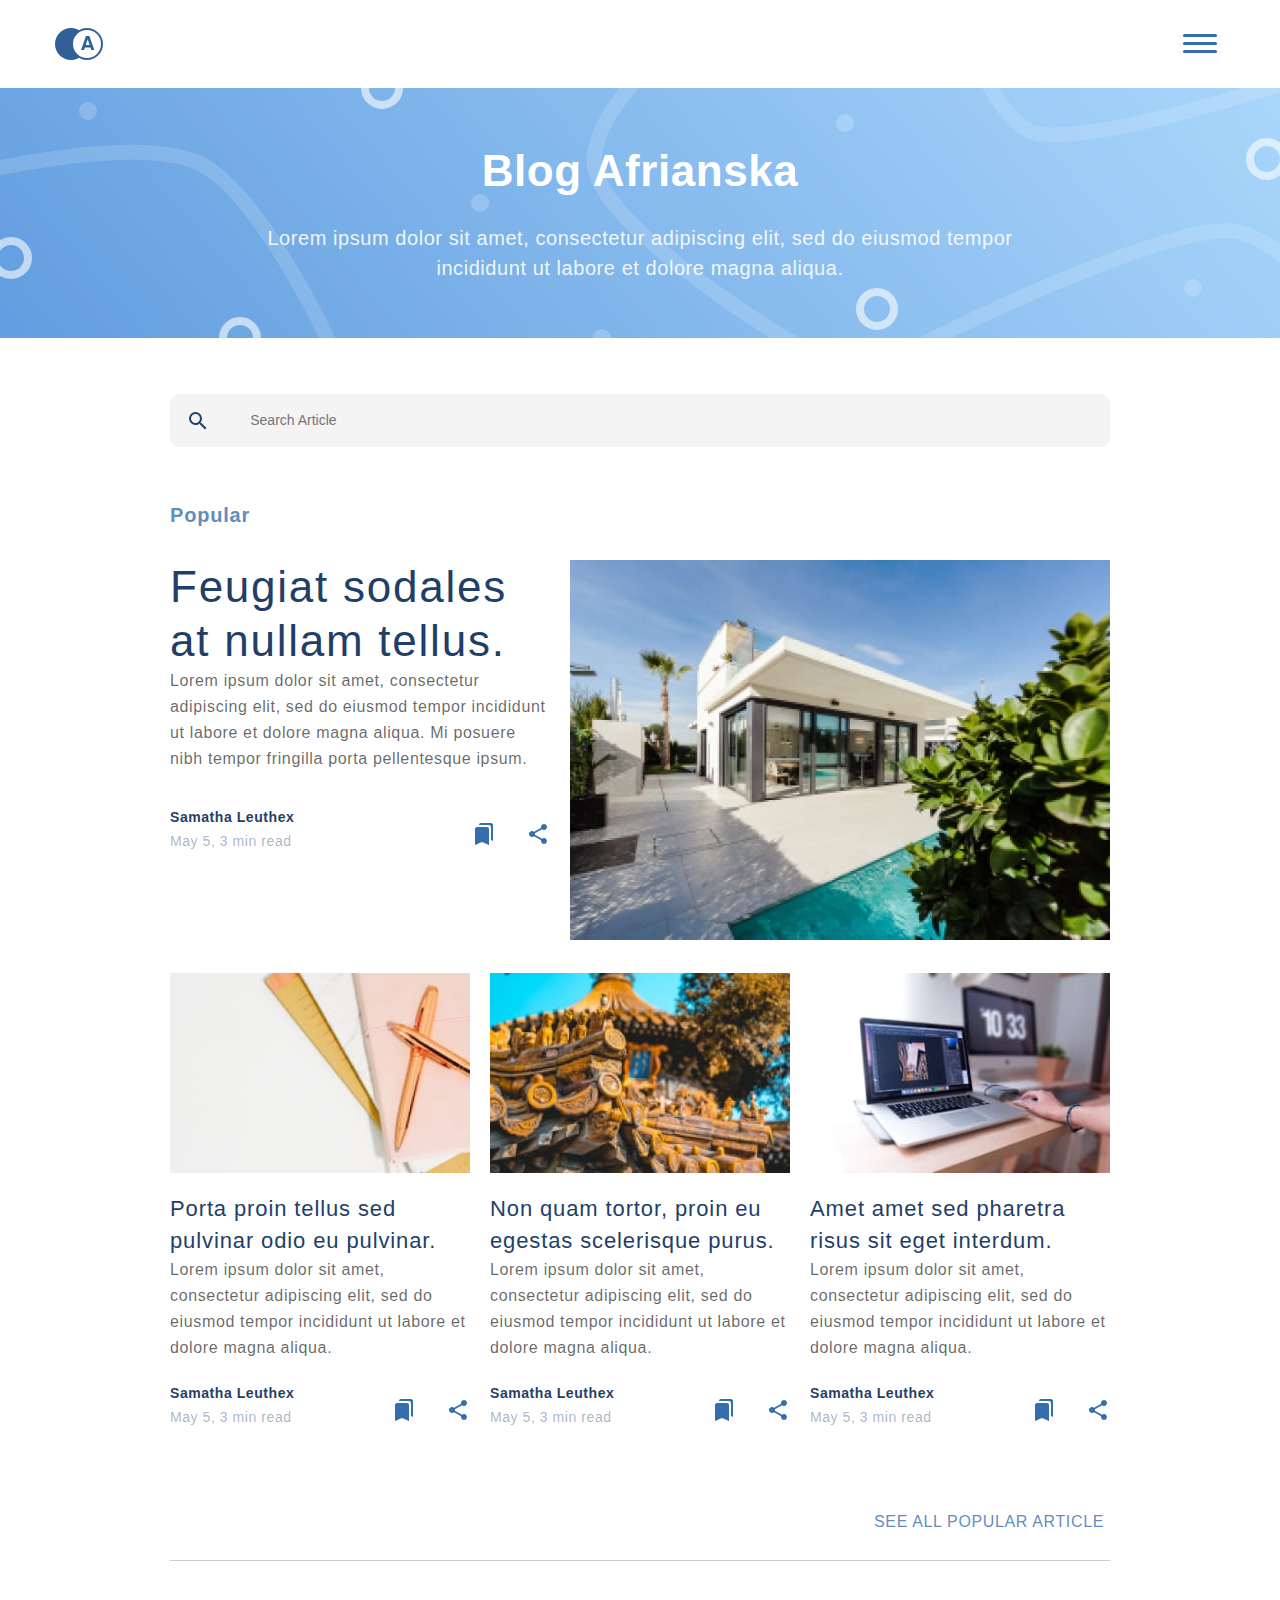
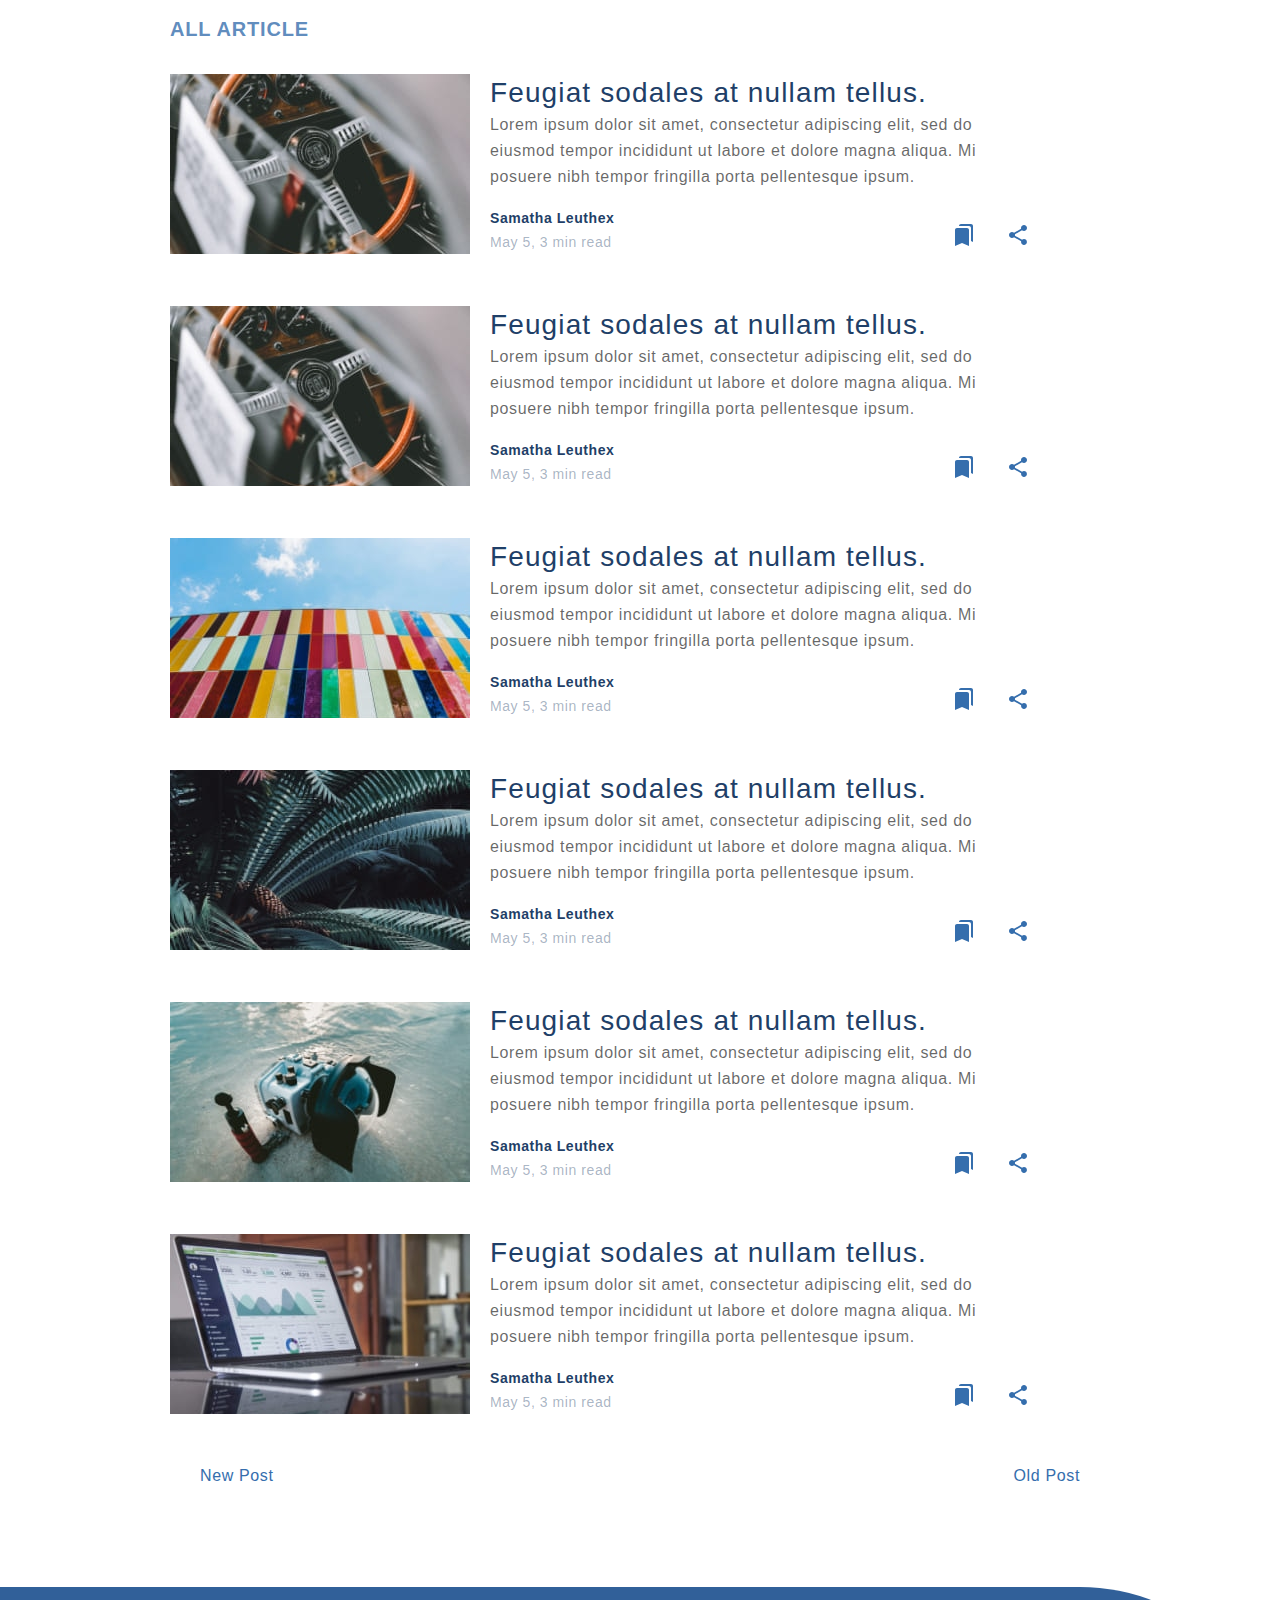
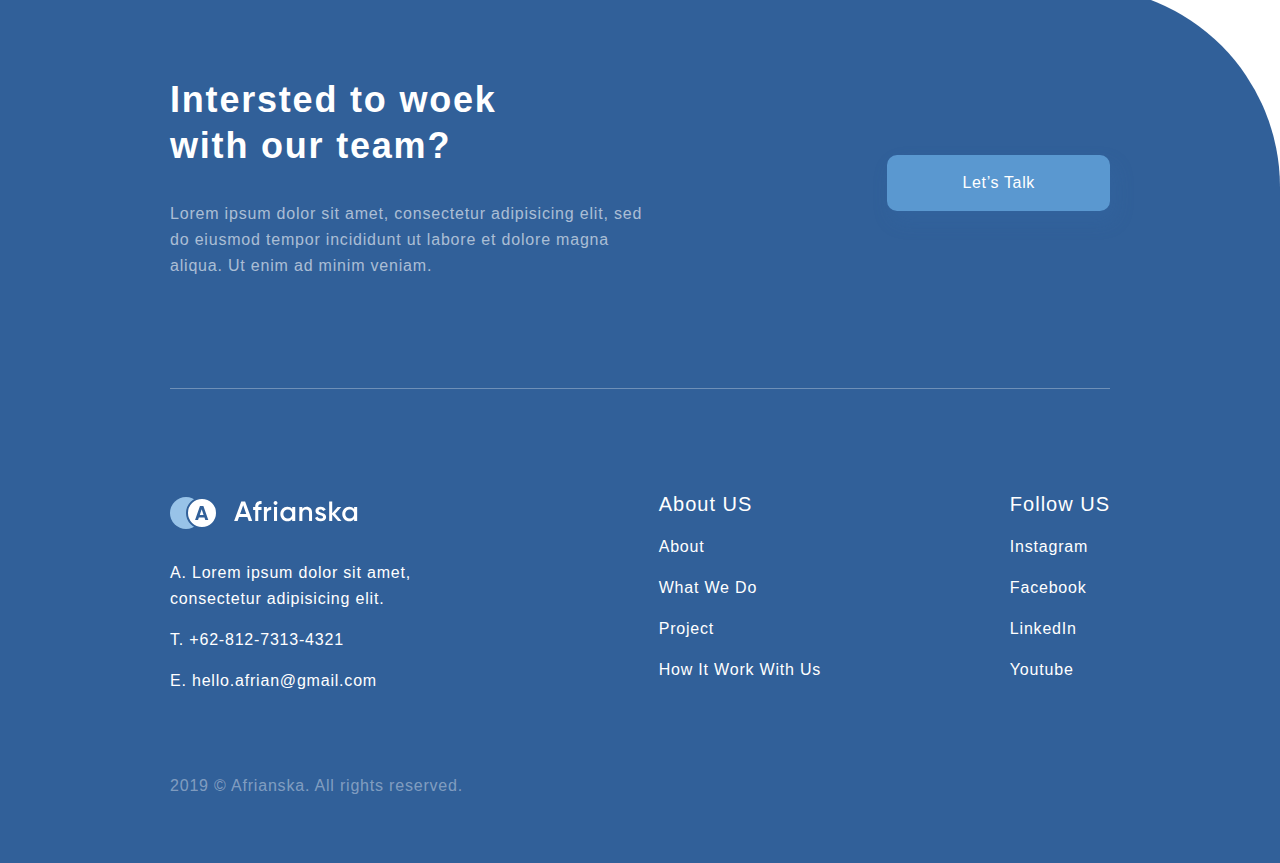
==== commit 1ac755b1: "change div > a" ====
--- a/docs/blog.html
+++ b/docs/blog.html
@@ -73,9 +73,9 @@
                 <article class="popular__article article article--hot">
                   <div class="article__left">
                     <div class="article__text">
-                      <h3 class="article__title">
+                      <a href="#" class="article__title">
                         Feugiat sodales at nullam tellus.
-                      </h3>
+                      </a>
                       <p class="article__descr">
                         Lorem ipsum dolor sit amet, consectetur adipiscing elit, sed do eiusmod tempor
                         incididunt ut labore et
@@ -115,9 +115,9 @@
                   <div class="article__image">
                     <img src="./assets/images/article-2.jpg" alt="">
                   </div>
-                  <h4 class="article__title">
+                  <a href="#" class="article__title">
                     Porta proin tellus sed pulvinar odio eu pulvinar.
-                  </h4>
+                  </a>
                   <p class="popular__descr">
                     Lorem ipsum dolor sit amet, consectetur adipiscing elit, sed do eiusmod tempor incididunt ut
                     labore et
@@ -150,9 +150,9 @@
                   <div class="article__image">
                     <img src="./assets/images/article-3.jpg" alt="">
                   </div>
-                  <h4 class="article__title">
+                  <a href="#" class="article__title">
                     Non quam tortor, proin eu egestas scelerisque purus.
-                  </h4>
+                  </a>
                   <p class="popular__descr">
                     Lorem ipsum dolor sit amet, consectetur adipiscing elit, sed do eiusmod tempor incididunt ut
                     labore et
@@ -185,9 +185,9 @@
                   <div class="article__image">
                     <img src="./assets/images/article-4.jpg" alt="">
                   </div>
-                  <h4 class="article__title">
+                  <a href="#" class="article__title">
                     Amet amet sed pharetra risus sit eget interdum.
-                  </h4>
+                  </a>
                   <p class="popular__descr">
                     Lorem ipsum dolor sit amet, consectetur adipiscing elit, sed do eiusmod tempor incididunt ut
                     labore et
@@ -231,9 +231,9 @@
                   <img src="./assets/images/posts-1.jpg" alt="">
                 </div>
                 <div class="article__text">
-                  <h3 class="article__title">
+                  <a href="#" class="article__title">
                     Feugiat sodales at nullam tellus.
-                  </h3>
+                  </a>
                   <p class="article__descr">
                     Lorem ipsum dolor sit amet, consectetur adipiscing elit, sed do eiusmod tempor
                     incididunt ut labore et
@@ -269,9 +269,9 @@
                   <img src="./assets/images/posts-1.jpg" alt="">
                 </div>
                 <div class="article__text">
-                  <h3 class="article__title">
+                  <a href="#" class="article__title">
                     Feugiat sodales at nullam tellus.
-                  </h3>
+                  </a>
                   <p class="article__descr">
                     Lorem ipsum dolor sit amet, consectetur adipiscing elit, sed do eiusmod tempor
                     incididunt ut labore et
@@ -307,9 +307,9 @@
                   <img src="./assets/images/posts-2.jpg" alt="">
                 </div>
                 <div class="article__text">
-                  <h3 class="article__title">
+                  <a href="#" class="article__title">
                     Feugiat sodales at nullam tellus.
-                  </h3>
+                  </a>
                   <p class="article__descr">
                     Lorem ipsum dolor sit amet, consectetur adipiscing elit, sed do eiusmod tempor
                     incididunt ut labore et
@@ -345,9 +345,9 @@
                   <img src="./assets/images/posts-3.jpg" alt="">
                 </div>
                 <div class="article__text">
-                  <h3 class="article__title">
+                  <a href="#" class="article__title">
                     Feugiat sodales at nullam tellus.
-                  </h3>
+                  </a>
                   <p class="article__descr">
                     Lorem ipsum dolor sit amet, consectetur adipiscing elit, sed do eiusmod tempor
                     incididunt ut labore et
@@ -383,9 +383,9 @@
                   <img src="./assets/images/posts-4.jpg" alt="">
                 </div>
                 <div class="article__text">
-                  <h3 class="article__title">
+                  <a href="#" class="article__title">
                     Feugiat sodales at nullam tellus.
-                  </h3>
+                  </a>
                   <p class="article__descr">
                     Lorem ipsum dolor sit amet, consectetur adipiscing elit, sed do eiusmod tempor
                     incididunt ut labore et
@@ -421,9 +421,9 @@
                   <img src="./assets/images/posts-5.jpg" alt="">
                 </div>
                 <div class="article__text">
-                  <h3 class="article__title">
+                  <a href="#" class="article__title">
                     Feugiat sodales at nullam tellus.
-                  </h3>
+                  </a>
                   <p class="article__descr">
                     Lorem ipsum dolor sit amet, consectetur adipiscing elit, sed do eiusmod tempor
                     incididunt ut labore et
--- a/docs/assets/css/style.min.css
+++ b/docs/assets/css/style.min.css
@@ -1 +1,1581 @@
-*,:after,:before{box-sizing:border-box}html{font-family:sans-serif;line-height:1.15;-webkit-text-size-adjust:100%;-webkit-tap-highlight-color:rgba(0,0,0,0)}article,aside,figcaption,figure,footer,header,hgroup,main,nav,section{display:block}body{margin:0;font-size:1rem;font-weight:400;color:#212529;text-align:left;background-color:#fff}[tabindex="-1"]:focus:not(:focus-visible){outline:0!important}hr{box-sizing:content-box;height:0;overflow:visible}h1,h2,h3,h4,h5,h6{margin-top:0;margin-bottom:.5rem}p{margin-top:0;margin-bottom:1rem}abbr[data-original-title],abbr[title]{text-decoration:underline;-webkit-text-decoration:underline dotted;text-decoration:underline dotted;cursor:help;border-bottom:0;-webkit-text-decoration-skip-ink:none;text-decoration-skip-ink:none}address{font-style:normal;line-height:inherit}address,dl,ol,ul{margin-bottom:1rem}dl,ol,ul{margin-top:0}ol ol,ol ul,ul ol,ul ul{margin-bottom:0}dt{font-weight:700}dd{margin-bottom:.5rem;margin-left:0}blockquote{margin:0 0 1rem}b,strong{font-weight:bolder}small{font-size:80%}sub,sup{position:relative;font-size:75%;line-height:0;vertical-align:baseline}sub{bottom:-.25em}sup{top:-.5em}a{color:#007bff;background-color:transparent}a:hover{color:#0056b3;text-decoration:underline}a:not([href]):not([class]),a:not([href]):not([class]):hover{color:inherit;text-decoration:none}code,kbd,pre,samp{font-family:SFMono-Regular,Menlo,Monaco,Consolas,Liberation Mono,Courier New,monospace;font-size:1em}pre{margin-top:0;margin-bottom:1rem;overflow:auto;-ms-overflow-style:scrollbar}figure{margin:0 0 1rem}img{border-style:none}img,svg{vertical-align:middle}svg{overflow:hidden}table{border-collapse:collapse}caption{padding-top:.75rem;padding-bottom:.75rem;color:#6c757d;text-align:left;caption-side:bottom}th{text-align:inherit;text-align:-webkit-match-parent}label{display:inline-block;margin-bottom:.5rem}button{border-radius:0}button:focus{outline:1px dotted;outline:5px auto -webkit-focus-ring-color}button,input,optgroup,select,textarea{margin:0;font-family:inherit;font-size:inherit;line-height:inherit}button,input{overflow:visible}button,select{text-transform:none}[role=button]{cursor:pointer}select{word-wrap:normal}[type=button],[type=reset],[type=submit],button{-webkit-appearance:button}[type=button]:not(:disabled),[type=reset]:not(:disabled),[type=submit]:not(:disabled),button:not(:disabled){cursor:pointer}[type=button]::-moz-focus-inner,[type=reset]::-moz-focus-inner,[type=submit]::-moz-focus-inner,button::-moz-focus-inner{padding:0;border-style:none}input[type=checkbox],input[type=radio]{box-sizing:border-box;padding:0}textarea{overflow:auto;resize:vertical}fieldset{min-width:0;padding:0;margin:0;border:0}legend{display:block;width:100%;max-width:100%;padding:0;margin-bottom:.5rem;font-size:1.5rem;line-height:inherit;color:inherit;white-space:normal}progress{vertical-align:baseline}[type=number]::-webkit-inner-spin-button,[type=number]::-webkit-outer-spin-button{height:auto}[type=search]{outline-offset:-2px;-webkit-appearance:none}[type=search]::-webkit-search-decoration{-webkit-appearance:none}::-webkit-file-upload-button{font:inherit;-webkit-appearance:button}output{display:inline-block}summary{display:list-item;cursor:pointer}template{display:none}[hidden]{display:none!important}html{font-size:62.5%;box-sizing:border-box}*,:after,:before{box-sizing:inherit}body{position:relative;min-width:320px;overflow-x:hidden;font-size:1.4rem;line-height:1.5;font-family:-apple-system,BlinkMacSystemFont,Segoe UI,Roboto,Helvetica Neue,Arial,Noto Sans,sans-serif;color:#fff}body.no-scroll{overflow:hidden}img{display:block}a{color:#fff}a,a:hover{text-decoration:none}h1,h2,h3,h4,h5,h6,ol,ul{margin:0}ol,ul{padding:0;list-style:none;list-style-position:inside}.container{max-width:970px;margin:0 auto;padding:0 15px}#scrollTop{position:fixed;z-index:51;bottom:5%;right:5%;display:none;background-image:url(../images/arrow.svg);background-repeat:no-repeat;background-position:50%;transform:rotate(90deg);width:50px;height:50px;background-color:#181a1b;border:1px solid #356ead;box-shadow:0 0 10px #356ead;border-radius:10px;padding:1rem}#scrollTop:hover{text-decoration:none}.page{max-width:1920px;margin:0 auto}.header{display:-ms-flexbox;display:flex;-ms-flex-align:center;align-items:center;-ms-flex-pack:justify;justify-content:space-between;padding:2rem 1.5rem}.header,.menu__list{max-width:1200px;margin:0 auto;width:100%;background-color:#fff;z-index:50}.menu__list{position:absolute;border-bottom:.3rem solid #356ead;left:0;right:0;top:88px;padding:2.8rem 1.5rem;display:none;text-align:center;border-radius:0 0 20px 20px;overflow:auto}.menu__list.is-active{display:block}.menu__link{position:relative;display:inline-block;text-align:center;padding:2rem 0;min-width:460px;font-size:70px;line-height:80px;text-transform:uppercase;font-weight:100;letter-spacing:.3em;color:#1f3f68;transition:all .15s linear}.menu__link:after,.menu__link:before{content:"";position:absolute;height:3px;background-color:#fff;top:54%;width:0;transition:width .5s linear;opacity:0}.menu__link:before{right:2%}.menu__link:after{left:2%}.menu__link:hover{color:#fff;background-color:#356ead;transform:scale(1.2);border-radius:20px}.menu__link:hover:after,.menu__link:hover:before{opacity:1;width:50%}.hamburger{width:50px;height:38px;display:-ms-flexbox;display:flex;-ms-flex-pack:center;justify-content:center;-ms-flex-align:center;align-items:center;cursor:pointer;transition:all .15s linear;font:inherit;color:inherit;text-transform:none;background-color:transparent;border:0;margin:0;overflow:visible;border-radius:5px}.hamburger:hover{opacity:.7;background-color:rgba(53,110,173,.1)}.hamburger.is-active:hover{opacity:.7}.hamburger.is-active .hamburger__inner,.hamburger.is-active .hamburger__inner:after,.hamburger.is-active .hamburger__inner:before{background-color:rgba(53,110,173,.5)}.hamburger .hamburger__box{width:34px;height:22px;display:-ms-flexbox;display:flex;position:relative}.hamburger .hamburger__inner{display:block;top:50%;margin-top:-2px}.hamburger .hamburger__inner,.hamburger .hamburger__inner:after,.hamburger .hamburger__inner:before{width:100%;height:3px;background-color:#356ead;border-radius:2px;position:absolute;transition-property:transform;transition-duration:.15s;transition-timing-function:ease}.hamburger .hamburger__inner:after,.hamburger .hamburger__inner:before{content:"";display:block}.hamburger .hamburger__inner:before{top:-8px}.hamburger .hamburger__inner:after{bottom:-8px}.hamburger .hamburger__inner{transition-duration:75ms;transition-timing-function:cubic-bezier(.55,.055,.675,.19)}.hamburger .hamburger__inner:before{transition:top 75ms ease .12s,opacity 75ms ease}.hamburger .hamburger__inner:after{transition:bottom 75ms ease .12s,transform 75ms cubic-bezier(.55,.055,.675,.19)}.hamburger.is-active .hamburger__inner{transform:rotate(45deg);transition-delay:.12s;transition-timing-function:cubic-bezier(.215,.61,.355,1)}.hamburger.is-active .hamburger__inner:before{top:0;opacity:0;transition:top 75ms ease,opacity 75ms ease .12s}.hamburger.is-active .hamburger__inner:after{bottom:0;transform:rotate(-90deg);transition:bottom 75ms ease,transform 75ms cubic-bezier(.215,.61,.355,1) .12s}.hero{padding:10rem 1.5rem 0;min-height:100vh;-ms-flex-align:center;align-items:center;background:linear-gradient(0deg,rgba(152,195,232,.2) 8.84%,rgba(152,195,232,0) 31.12%)}.hero,.hero__inner{display:-ms-flexbox;display:flex}.hero__inner{-ms-flex-pack:justify;justify-content:space-between;-ms-flex-align:start;align-items:flex-start;max-width:1200px;min-height:768px;width:100%;margin:0 auto}.hero__content{position:relative;z-index:2;max-width:620px;width:100%}.hero__title{padding-top:6rem;font-size:64px;line-height:74px;letter-spacing:.04em;color:#1f3f68;font-weight:400;margin-bottom:3.5rem}.hero__descr{max-width:425px;font-size:16px;line-height:26px;letter-spacing:.05em;color:rgba(31,63,104,.6);margin-bottom:7rem}.hero__link a{padding:0 4.8rem;font-size:1.6rem;line-height:5.6rem;display:inline-block;padding:5px 30px;background-color:#5a98d0;box-shadow:5px 10px 20px rgba(53,110,173,.2);border-radius:10px;transition:all .15s linear}.hero__link a:focus,.hero__link a:hover{color:inherit;background-color:#377fc0;box-shadow:5px 10px 20px rgba(41,85,134,.2)}.hero__image{position:absolute;left:45%;z-index:1}.hero__image svg{height:600px;width:700px}.hero #shadowBg{animation:a 3s ease-in-out 1.5s infinite alternate both}.hero #manLeft{animation:a 3s ease-in-out .5s infinite alternate both}.hero #womanRight{animation:a 3s ease-in-out 0s infinite alternate both}#browseSvg{animation:a 2s ease-in-out 1.75s infinite alternate both}#emailSvg{animation:a 2s ease-in-out 1s infinite alternate both}#phoneSvg{animation:a 2s ease-in-out 3s infinite alternate both}@keyframes a{0%{transform:translateY(-1.5%)}to{transform:translateY(2%)}}.what{padding-top:18rem;min-height:100vh}.what__title{max-width:370px;font-size:3.6rem;line-height:4.6rem;letter-spacing:.05em;color:#316099}.what .container{display:-ms-flexbox;display:flex;-ms-flex-pack:justify;justify-content:space-between}.what__left .card,.what__right .card:not(:first-child){margin-top:13rem}.card{display:-ms-flexbox;display:flex;-ms-flex-direction:column;flex-direction:column;-ms-flex-pack:justify;justify-content:space-between;padding:4.8rem;max-width:380px;min-height:520px;background-color:#fff;box-shadow:5px 20px 50px rgba(16,112,177,.2);border-radius:10px}.card.card--mt{padding-top:0}.card.card--mt .card__image{margin-top:-2.5rem}.card__image{text-align:center}.card__image img{display:inline-block}.card__title{font-size:20px;line-height:30px;letter-spacing:.05em;color:#1f3f68;margin:5.6rem 0 1.6rem}.card__descr{font-size:16px;line-height:26px;letter-spacing:.05em;color:rgba(31,63,104,.6)}.card__learn{display:block}.card__learn a{display:inline-block;font-size:14px;line-height:30px;letter-spacing:.05em;color:#5a98d0}.project{padding:10rem 0}.project__info{display:-ms-flexbox;display:flex;-ms-flex-align:center;align-items:center;margin-bottom:10rem}.project__title{font-size:36px;line-height:46px;letter-spacing:.05em;color:#1f3f68;max-width:250px}.project__descr{font-size:16px;line-height:26px;letter-spacing:.05em;color:rgba(31,63,104,.6);max-width:540px;margin-left:auto}.project__row{-ms-flex-direction:row;flex-direction:row;-ms-flex-wrap:wrap;flex-wrap:wrap;-ms-flex-pack:justify;justify-content:space-between}.project__content,.project__row{display:-ms-flexbox;display:flex}.project__content{position:relative;overflow:hidden;margin-bottom:10rem}.project__content img{display:block;width:100%;border-radius:10px}.project .home .project__content-text{padding:4.8rem;right:0;left:auto;top:0;text-align:right}.project .home .project__image:before{content:none}.project__content-text{position:absolute;left:0;top:0;z-index:5;padding:2.4rem 3.2rem}.project__content-text h3,.project__content-text h4{font-weight:400;line-height:4.8rem;letter-spacing:.05em;color:#fff}.project__content-text h3{font-size:28px}.project__content-text h4{font-size:16px;line-height:46px;letter-spacing:.05em;color:hsla(0,0%,100%,.6)}.project__image{position:relative;overflow:hidden;border-radius:10px}.project__image:before{content:"";position:absolute;top:0;left:0;bottom:0;right:0;background:linear-gradient(306.48deg,rgba(66,165,245,.4),rgba(21,101,192,.6) 97.81%)}.client{padding:10rem 0 12.5rem}.client__info{display:-ms-flexbox;display:flex;-ms-flex-align:center;align-items:center;color:#fff;margin-bottom:11rem}.client__title{font-size:36px;line-height:46px;letter-spacing:.05em;max-width:250px;font-weight:400}.client__descr{font-size:16px;line-height:26px;letter-spacing:.05em;color:hsla(0,0%,100%,.6);max-width:540px}.client__list{display:-ms-flexbox;display:flex;-ms-flex-wrap:wrap;flex-wrap:wrap}.client__list:not(:last-child){border-bottom:1px solid #fff}.client__item{max-width:25%;width:100%;padding:4rem 4.5rem;text-align:center}.client__item:not(:first-child){border-left:1px solid #fff}.feedback{display:-ms-flexbox;display:flex;-ms-flex-align:center;align-items:center;font-size:1.6rem;line-height:2.6rem;letter-spacing:.04em;padding-bottom:10rem;position:relative}.feedback:after{content:"";position:absolute;left:0;bottom:0;width:100%;height:1px;background-color:#fff;opacity:.3}.feedback__text{max-width:480px}.feedback__title{max-width:330px;font-size:36px;line-height:46px;letter-spacing:.05em;color:#fff;margin-bottom:3.2rem}.feedback__descr{line-height:2.6rem;letter-spacing:.05em;color:hsla(0,0%,100%,.6)}.feedback__modal{margin-left:auto;padding:0 7.5rem;font-size:16px;line-height:5.6rem;letter-spacing:.04em;color:#fff;background:#5a98d0;border-radius:10px;box-shadow:5px 10px 20px rgba(53,110,173,.2);transition:all .15s linear}.feedback__modal:hover{color:inherit;background-color:#377fc0;box-shadow:5px 10px 20px rgba(41,85,134,.2)}.info{display:-ms-flexbox;display:flex;-ms-flex-pack:center;justify-content:center;-ms-flex-align:center;align-items:center;text-align:center;padding:0 15px;background-image:url(../images/blog-bg.svg);background-repeat:no-repeat;background-size:cover;min-height:250px;color:#fff;letter-spacing:.04em}.info__text{max-width:750px}.info__title{font-size:44px;line-height:74px}.info__descr{margin-top:1.5rem;font-size:20px;line-height:30px;text-align:center;color:hsla(0,0%,100%,.9)}.popular{margin-bottom:5.6rem;padding-bottom:2.5rem;border-bottom:1px solid rgba(0,0,0,.2)}.popular__title{font-size:20px;line-height:25px;letter-spacing:.04em;color:rgba(53,110,173,.8);margin-bottom:3.2rem}.popular__inner{display:-ms-flexbox;display:flex;-ms-flex-pack:justify;justify-content:space-between;-ms-flex-flow:row wrap;flex-flow:row wrap;padding-bottom:5rem}.popular__article{max-width:300px;margin-bottom:2rem}.popular__descr{line-height:26px;color:rgba(0,0,0,.6);margin-bottom:2rem}.popular__descr,.popular__more{font-size:16px;letter-spacing:.04em}.popular__more{display:block;margin-left:auto;line-height:24px;text-transform:uppercase;color:rgba(53,110,173,.8);border:none;background-color:transparent}.article{color:#000}.article img{display:block;width:100%}.article.article--hot{display:-ms-flexbox;display:flex;-ms-flex-pack:justify;justify-content:space-between;-ms-flex-wrap:wrap;flex-wrap:wrap;margin-bottom:3.3rem;max-width:100%;width:100%}.article.article--hot .article__title{font-size:44px;line-height:54px;letter-spacing:.04em;font-weight:500;color:#1f3f68;margin-bottom:3.2rem}.article__text{max-width:380px}.article__title{font-size:22px;line-height:32px;letter-spacing:.04em;color:#1f3f68;margin-bottom:2rem}.article__descr{font-size:16px;line-height:26px;letter-spacing:.04em;color:rgba(0,0,0,.6);margin-bottom:3.3rem}.article__image{overflow:hidden;max-width:300px;max-height:200px;margin-bottom:2rem}.article__image img{display:block;width:100%;object-fit:cover}.post{display:-ms-flexbox;display:flex;-ms-flex-align:center;align-items:center}.post__name{color:#1f3f68}.post__date,.post__name{font-size:14px;line-height:24px;letter-spacing:.04em}.post__date{color:rgba(31,63,104,.4)}.post__right{margin-left:auto}.post__links{display:-ms-flexbox;display:flex}.post__item:last-child{margin-left:3rem}.posts{margin-bottom:10rem}.posts__title{font-size:20px;line-height:25px;letter-spacing:.04em;color:rgba(53,110,173,.8);margin-bottom:3.2rem}.posts .article{display:-ms-flexbox;display:flex;max-height:200px;overflow:hidden;margin-bottom:3.2rem}.posts .article__text{max-width:540px;margin-left:2rem}.posts .article__title{font-size:28px;line-height:38px;letter-spacing:.04em;color:#1f3f68}.posts .article__descr{font-size:16px;line-height:26px;letter-spacing:.04em;color:rgba(0,0,0,.6);margin-bottom:auto;max-height:80px;overflow:hidden}.posts .article__footer{margin-top:1.6rem}.pagination{display:-ms-flexbox;display:flex;-ms-flex-pack:justify;justify-content:space-between}.pagination__link{font-size:16px;line-height:20px;letter-spacing:.04em;color:#356ead}.pagination .new,.pagination .old{position:relative}.pagination .new .pagination__link,.pagination .old .pagination__link{transition:all .2s linear}.pagination .new .pagination__link:hover,.pagination .old .pagination__link:hover{opacity:.8;color:#000}.pagination .new .pagination__link{padding-left:30px}.pagination .new .pagination__link:before{content:"";position:absolute;left:0;top:50%;width:18px;height:18px;transform:translateY(-50%);background-image:url(/assets/images/arrow.svg)}.pagination .old .pagination__link{padding-right:30px}.pagination .old .pagination__link:after{content:"";position:absolute;right:0;top:2px;width:18px;height:18px;transform:rotate(180deg);background-image:url(/assets/images/arrow.svg)}.contact{color:#000;padding:6rem 0 10rem}.contact__wrap{-ms-flex-pack:justify;justify-content:space-between}.contact__info,.contact__wrap{display:-ms-flexbox;display:flex}.contact__info{-ms-flex-direction:column;flex-direction:column;padding:2.5rem 0;max-width:305px}.contact__info-image{text-align:center;margin-bottom:7rem}.contact__address p:not(:first-child){margin-top:2.5rem;max-width:299px;font-size:16px;line-height:26px;letter-spacing:.04em;color:rgba(31,63,104,.6)}.contact__title{font-size:20px;line-height:30px;letter-spacing:.04em;color:#1f3f68;font-weight:600}.contact__phone-list{margin-top:2.5rem}.contact__phone-link{position:relative;padding-left:30px;font-size:16px;line-height:26px;letter-spacing:.04em;font-weight:100;color:#1f3f68}.contact__phone-link:before{content:"";position:absolute;left:0;top:1px;width:22px;height:22px;background-image:url(../images/phone.svg);opacity:.5;background-size:contain;background-position:50%}.contact__phone-link:hover{text-decoration:underline;color:#000}.contact__phone-link:hover:before{opacity:.9}.contact__item{margin-bottom:4rem}.contact__service-link{position:relative;padding-left:30px;font-size:16px;line-height:26px;letter-spacing:.05em;color:#1f3f68}.contact__service-link:before{content:"";position:absolute;width:26px;height:26px;left:0;top:50%;transform:translateY(-50%);background-position:50%;background-size:contain;opacity:.6}.contact__service-link.site:before{background-image:url(../images/site.svg)}.contact__service-link.email:before{background-image:url(../images/email.svg)}.contact__service-link:hover{text-decoration:underline;color:#000}.contact__service-link:hover:before{opacity:.8}.form{position:relative;max-width:540px;max-height:800px;background:#fff;margin-bottom:2rem;padding:5.6rem;box-shadow:5px 10px 50px rgba(63,74,81,.2);border-radius:10px;overflow:hidden;display:block}.form,.form:after{width:100%;height:100%}.form:after{content:"";position:absolute;top:0;left:0;right:0;bottom:0;background:hsla(0,0%,100%,.7) url(../images/loading.gif) 50%/150px no-repeat;opacity:0;visibility:hidden;transition:all .3s linear}.form.__sending:after{opacity:1;visibility:visible}.form__title{font-size:20px;line-height:30px;letter-spacing:.04em;color:#1f3f68;font-weight:500;margin-bottom:5rem}.form__input,.form__label,.form__textarea{display:inherit;resize:none;width:100%;font-family:inherit}.form__input.__error{box-shadow:0 0 10px rgba(255,0,0,.5)}.form__input,.form__textarea{border:1px solid rgba(53,110,173,.4);border-radius:10px;padding:2rem .5rem 2rem 3.6rem;transition:all .2s linear}.form__input:focus,.form__textarea:focus{outline:unset;border:1px solid #356ead;box-shadow:0 0 5spx rgba(53,110,173,.5)}.form__input::-webkit-input-placeholder,.form__textarea::-webkit-input-placeholder{font-size:16px;line-height:30px;letter-spacing:.04em;color:rgba(31,63,104,.2)}.form__input::-moz-placeholder,.form__textarea::-moz-placeholder{font-size:16px;line-height:30px;letter-spacing:.04em;color:rgba(31,63,104,.2)}.form__input:-ms-input-placeholder,.form__input::-ms-input-placeholder,.form__textarea:-ms-input-placeholder,.form__textarea::-ms-input-placeholder{font-size:16px;line-height:30px;letter-spacing:.04em;color:rgba(31,63,104,.2)}.form__input::placeholder,.form__textarea::placeholder{font-size:16px;line-height:30px;letter-spacing:.04em;color:rgba(31,63,104,.2)}.form__label{margin-bottom:1rem;font-size:16px;line-height:30px;font-weight:300;letter-spacing:.04em;color:rgba(31,63,104,.8)}.form__textarea{max-height:145px;height:145px;margin-bottom:5rem}.form__btn{display:block;width:100%;border:none;border-radius:10px;background:#5a98d0;box-shadow:5px 20px 50px rgba(16,112,177,.3);font-family:inherit;font-size:16px;font-weight:500;line-height:72px;letter-spacing:.04em;color:#fff;transition:all .2s linear;outline:none}.form__btn:focus{outline:inherit}.form__btn:hover{background:#377fc0;box-shadow:5px 20px 50px rgba(12,82,130,.45)}.search{margin:5.6rem 0}.search__inner{display:-ms-flexbox;display:flex;-ms-flex-align:center;align-items:center;width:100%;background:#f4f4f4;border-radius:10px;overflow:hidden}.search__btn,.search__input{padding:0;bottom:0;margin:0;border:none;background-color:transparent;outline:none}.search__btn{display:-ms-flexbox;display:flex;-ms-flex-pack:center;justify-content:center;-ms-flex-align:center;align-items:center;width:6rem;height:auto;transition:opacity .15s linear}.search__btn:hover{opacity:.5}.search__input{width:100%;padding:16px 16px 16px 24px}.map{margin-bottom:10rem}.map iframe{width:100%;max-height:480px;height:480px;border:none;border-radius:10px}.footer{background:#316099;border-radius:0 200px 0 0;padding:9rem 0 6.4rem}.footer--light{padding:0;border-radius:200px 0 0 0;background:#5a98d0}.footer--light .footer__bottom{background:#316099;border-radius:0 200px 0 0;padding:9rem 0 6.4rem}.footer__contact{display:-ms-flexbox;display:flex;-ms-flex-pack:justify;justify-content:space-between;padding:10rem 0 6.4rem}.footer__contact-list:first-child{max-width:300px}.footer__contact-list:first-child .contact__item{display:-ms-flexbox;display:flex;margin-bottom:2.5rem}.footer__contact-list:first-child .contact__item span{padding-right:15px}.footer__contact-item:first-child{margin-bottom:3.2rem;font-size:2rem;line-height:3rem;letter-spacing:.05em}.footer__contact-item:nth-of-type(n+1){margin-bottom:1.5rem}.footer__contact-item.logo a{display:inline-block}.footer__contact-item{font-size:1.6rem;line-height:2.6rem;letter-spacing:.05em}.footer__contact-link{color:inherit}.footer__contact-link:hover{color:inherit;text-decoration:underline}.copy{cursor:default;font-size:16px;line-height:26px;letter-spacing:.05em;color:hsla(0,0%,100%,.4)}@media screen and (max-width:1500px){.hero__image{left:43%}}@media screen and (max-width:1270px){.header{max-width:100%}.hero__inner{-ms-flex-pack:center;justify-content:center;-ms-flex-wrap:wrap;flex-wrap:wrap}.hero__content{margin-bottom:5rem}.hero__image{position:relative;left:0}}@media screen and (max-width:1050px){.client__info{-ms-flex-pack:center;justify-content:center}}@media screen and (max-width:960px){.popular__inner{-ms-flex-pack:distribute;justify-content:space-around}.article.article--hot{-ms-flex-pack:center;justify-content:center;-ms-flex-align:center;align-items:center}.article__right{margin:0 auto;max-width:380px}}@media screen and (max-width:900px){.what__left .card,.what__right .card:not(:first-child){margin-top:5rem}.project__content{margin-bottom:5rem}.project__info,.project__row{-ms-flex-direction:column;flex-direction:column;-ms-flex-align:center;align-items:center}.project__title{max-width:540px}.project__descr{margin:1rem auto}.client__info{-ms-flex-direction:column;flex-direction:column;margin-bottom:5rem}.client__title{max-width:100%;text-align:center}.client__descr{margin:2rem;text-align:center}.article__right{-ms-flex-order:-1;order:-1;margin:5px;max-width:380px}.posts .article{-ms-flex-align:center;align-items:center;-ms-flex-direction:column;flex-direction:column;max-height:500px}.posts .article__text{margin-left:auto;margin:0 auto}.contact__wrap{-ms-flex-direction:column;flex-direction:column}.contact__info,.contact__wrap{-ms-flex-align:center;align-items:center}.contact__info{-ms-flex-direction:row;flex-direction:row;-ms-flex-pack:distribute;justify-content:space-around;max-width:100%;width:100%}}@media screen and (max-width:800px){.what .container{-ms-flex-wrap:wrap;flex-wrap:wrap;-ms-flex-align:center;align-items:center}.what__left,.what__right{width:100%;display:-ms-flexbox;display:flex;-ms-flex-direction:column;flex-direction:column;-ms-flex-align:center;align-items:center}.what__right{margin-top:5rem}.what .card.card--mt{padding-top:4.8rem}}@media screen and (max-width:740px){.hero{min-height:calc(100vh - 50px)}.hero__inner{min-height:auto}.hero__image svg{display:none}.hero #manLeft,.hero #shadowBg,.hero #womanRight{animation:none}.feedback{-ms-flex-direction:column;flex-direction:column;-ms-flex-align:center;align-items:center;text-align:center;padding-bottom:1rem}.feedback__title{margin:0 auto 3rem}.feedback__modal{margin:0 auto}.footer--light .footer__bottom,.footer__contact{padding:3rem 0}}@media screen and (max-width:700px){.menu__link{font-size:13vw;line-height:15vw;min-width:100%}.menu__link:hover{transform:scale(1.05)}.client__item{max-width:50%}.client__item:not(:first-child),.client__list:not(:last-child){border:none}.info__title{font-size:7vw;line-height:9vw}.info__descr{font-size:4vw;line-height:8vw}}@media screen and (max-width:660px){.hero__descr{max-width:85vw;margin:0 auto 5rem;text-align:center}.hero__title{padding-top:3rem;font-size:10vw;line-height:11vw;text-align:center}.hero__link{display:block;text-align:center}.contact__info{-ms-flex-direction:column;flex-direction:column;-ms-flex-pack:center;justify-content:center}.contact__item{margin-bottom:3rem}.contact__info-image,.contact__item:last-child{margin-bottom:1rem}.form{padding:4rem 2rem;max-width:95%}}@media screen and (max-width:600px){.client__descr,.client__title,.project__descr,.project__title{max-width:100%}.footer__contact{-ms-flex-wrap:wrap;flex-wrap:wrap;-ms-flex-pack:center;justify-content:center;text-align:center}.footer__contact-list{max-width:50%;width:100%;margin-bottom:1rem}.copy{text-align:center}}@media screen and (max-width:550px){.popular__inner{padding-bottom:2.5rem}.feedback__title{font-size:6vw;line-height:7vw}.feedback__descr{font-size:3.3vw;line-height:6vw}.feedback__modal{font-size:6vw}.article.article--hot .article__title{font-size:9vw;line-height:10vw;margin-bottom:2rem}}@media screen and (max-width:500px){.posts .article__title{font-size:5.5vw;line-height:6vw}.posts .article__descr{font-size:1.4rem}}@media screen and (max-width:460px){.project{padding:7rem 0 4rem}.project .home .project__content-text{right:auto;left:0;text-align:left;padding:2.4rem 1rem}.project__image{border-radius:0;overflow:hidden}.project__image img{object-fit:cover}.project__content{display:block;max-height:190px;overflow:hidden;border-radius:10px}.project__content-text{padding:2.4rem 1rem;width:100%}.project__content-text h3{font-size:6.5vw}.client{padding:5rem 0}.client__item{max-width:100%}}@media screen and (max-width:425px){.footer--light{border-radius:100px 0 0 0}.footer--light .footer__bottom{border-radius:0 100px 0 0}.what__title{max-width:100%;text-align:center;font-size:2.15em}.card{max-width:100%;padding:4rem 1rem 1rem;-ms-flex-pack:distribute;justify-content:space-around}.card__descr{font-size:4vw}.card__title{font-size:5vw}.card__learn{text-align:center}.project__title{font-size:8.5vw}.project__descr{font-size:3.5vw;line-height:6vw}.footer__contact-list:first-child{max-width:100%}.info{min-height:200px}}@media screen and (max-width:375px){.hero__inner{min-height:400px}.hero__image{display:none}}.modal{display:none;-ms-flex-direction:column;flex-direction:column;-ms-flex-pack:center;justify-content:center;-ms-flex-align:center;align-items:center;width:100%;height:100%;padding:1rem;position:fixed;top:0;left:0;z-index:101}.modal.show{background-color:rgba(0,0,0,.8);display:-ms-flexbox;display:flex}.modal__content{position:relative;max-width:500px;width:100%;padding:6rem 5rem;background-color:#356ead;box-shadow:0 10px 35px rgba(53,110,173,.25);border-radius:1rem;transform:rotateX(-90deg);transition:transform .2s linear}@media (orientation:landscape) and (max-width:900px){.modal__content{overflow:auto;padding:5rem 1.5rem}}@media screen and (max-width:560px){.modal__content{max-width:100%;padding:5rem 1.5rem 0}}.modal__close{font-size:0;color:transparent;position:absolute;display:-ms-flexbox;display:flex;-ms-flex-pack:center;justify-content:center;-ms-flex-align:center;align-items:center;width:5rem;height:5rem;top:2rem;right:0;padding:0;background:none;border:none;cursor:pointer;opacity:.5;z-index:102;transition:transform .2s linear,opacity .2s linear}.modal__close:hover{transform:rotate(90deg);opacity:1}.modal__footer{display:-ms-flexbox;display:flex;-ms-flex-pack:center;justify-content:center;font-size:1.2rem;line-height:1.4rem;color:#b3b3b3}.modal__footer li{margin:0 .5rem}.modal__footer a{color:inherit;text-decoration:underline;transition:color .15s linear}.modal__footer a:hover{color:#107eff;text-decoration:none}.modal .form{background-color:transparent;box-shadow:none;padding:0}.modal .form__label{color:#fff}.modal .form__input,.modal .form__textarea{background-color:transparent;color:#fff;padding:2rem 2rem 2rem 3rem;border:1px solid #fff;transition:box-shadow .2s linear}.modal .form__input::-webkit-input-placeholder,.modal .form__textarea::-webkit-input-placeholder{color:inherit}.modal .form__input::-moz-placeholder,.modal .form__textarea::-moz-placeholder{color:inherit}.modal .form__input:-ms-input-placeholder,.modal .form__input::-ms-input-placeholder,.modal .form__textarea:-ms-input-placeholder,.modal .form__textarea::-ms-input-placeholder{color:inherit}.modal .form__input::placeholder,.modal .form__textarea::placeholder{color:inherit}.modal .form__input:focus,.modal .form__textarea:focus{box-shadow:0 0 5px #fff}@media screen and (max-width:560px){.modal .form__input,.modal .form__textarea{padding:1rem 1.5rem}}.modal .form__textarea{margin-bottom:2rem}.modal .form__btn{outline:none;border:1px solid transparent}.modal .form__btn:focus{border:1px solid #fff}@media screen and (max-width:560px){.modal .form__btn{line-height:6rem}}@media screen and (max-width:560px){.modal .form{max-width:100%}}+*,
+*::before,
+*::after {
+  box-sizing: border-box; }
+
+html {
+  font-family: sans-serif;
+  line-height: 1.15;
+  -webkit-text-size-adjust: 100%;
+  -webkit-tap-highlight-color: rgba(0, 0, 0, 0); }
+
+article, aside, figcaption, figure, footer, header, hgroup, main, nav, section {
+  display: block; }
+
+body {
+  margin: 0;
+  font-family: -apple-system, BlinkMacSystemFont, "Segoe UI", Roboto, "Helvetica Neue", Arial, "Noto Sans", sans-serif, "Apple Color Emoji", "Segoe UI Emoji", "Segoe UI Symbol", "Noto Color Emoji";
+  font-size: 1rem;
+  font-weight: 400;
+  line-height: 1.5;
+  color: #212529;
+  text-align: left;
+  background-color: #fff; }
+
+[tabindex="-1"]:focus:not(:focus-visible) {
+  outline: 0 !important; }
+
+hr {
+  box-sizing: content-box;
+  height: 0;
+  overflow: visible; }
+
+h1, h2, h3, h4, h5, h6 {
+  margin-top: 0;
+  margin-bottom: 0.5rem; }
+
+p {
+  margin-top: 0;
+  margin-bottom: 1rem; }
+
+abbr[title],
+abbr[data-original-title] {
+  text-decoration: underline;
+  text-decoration: underline dotted;
+  cursor: help;
+  border-bottom: 0;
+  text-decoration-skip-ink: none; }
+
+address {
+  margin-bottom: 1rem;
+  font-style: normal;
+  line-height: inherit; }
+
+ol,
+ul,
+dl {
+  margin-top: 0;
+  margin-bottom: 1rem; }
+
+ol ol,
+ul ul,
+ol ul,
+ul ol {
+  margin-bottom: 0; }
+
+dt {
+  font-weight: 700; }
+
+dd {
+  margin-bottom: .5rem;
+  margin-left: 0; }
+
+blockquote {
+  margin: 0 0 1rem; }
+
+b,
+strong {
+  font-weight: bolder; }
+
+small {
+  font-size: 80%; }
+
+sub,
+sup {
+  position: relative;
+  font-size: 75%;
+  line-height: 0;
+  vertical-align: baseline; }
+
+sub {
+  bottom: -.25em; }
+
+sup {
+  top: -.5em; }
+
+a {
+  color: #007bff;
+  text-decoration: none;
+  background-color: transparent; }
+  a:hover {
+    color: #0056b3;
+    text-decoration: underline; }
+
+a:not([href]):not([class]) {
+  color: inherit;
+  text-decoration: none; }
+  a:not([href]):not([class]):hover {
+    color: inherit;
+    text-decoration: none; }
+
+pre,
+code,
+kbd,
+samp {
+  font-family: SFMono-Regular, Menlo, Monaco, Consolas, "Liberation Mono", "Courier New", monospace;
+  font-size: 1em; }
+
+pre {
+  margin-top: 0;
+  margin-bottom: 1rem;
+  overflow: auto;
+  -ms-overflow-style: scrollbar; }
+
+figure {
+  margin: 0 0 1rem; }
+
+img {
+  vertical-align: middle;
+  border-style: none; }
+
+svg {
+  overflow: hidden;
+  vertical-align: middle; }
+
+table {
+  border-collapse: collapse; }
+
+caption {
+  padding-top: 0.75rem;
+  padding-bottom: 0.75rem;
+  color: #6c757d;
+  text-align: left;
+  caption-side: bottom; }
+
+th {
+  text-align: inherit;
+  text-align: -webkit-match-parent; }
+
+label {
+  display: inline-block;
+  margin-bottom: 0.5rem; }
+
+button {
+  border-radius: 0; }
+
+button:focus {
+  outline: 1px dotted;
+  outline: 5px auto -webkit-focus-ring-color; }
+
+input,
+button,
+select,
+optgroup,
+textarea {
+  margin: 0;
+  font-family: inherit;
+  font-size: inherit;
+  line-height: inherit; }
+
+button,
+input {
+  overflow: visible; }
+
+button,
+select {
+  text-transform: none; }
+
+[role="button"] {
+  cursor: pointer; }
+
+select {
+  word-wrap: normal; }
+
+button,
+[type="button"],
+[type="reset"],
+[type="submit"] {
+  -webkit-appearance: button; }
+
+button:not(:disabled),
+[type="button"]:not(:disabled),
+[type="reset"]:not(:disabled),
+[type="submit"]:not(:disabled) {
+  cursor: pointer; }
+
+button::-moz-focus-inner,
+[type="button"]::-moz-focus-inner,
+[type="reset"]::-moz-focus-inner,
+[type="submit"]::-moz-focus-inner {
+  padding: 0;
+  border-style: none; }
+
+input[type="radio"],
+input[type="checkbox"] {
+  box-sizing: border-box;
+  padding: 0; }
+
+textarea {
+  overflow: auto;
+  resize: vertical; }
+
+fieldset {
+  min-width: 0;
+  padding: 0;
+  margin: 0;
+  border: 0; }
+
+legend {
+  display: block;
+  width: 100%;
+  max-width: 100%;
+  padding: 0;
+  margin-bottom: .5rem;
+  font-size: 1.5rem;
+  line-height: inherit;
+  color: inherit;
+  white-space: normal; }
+
+progress {
+  vertical-align: baseline; }
+
+[type="number"]::-webkit-inner-spin-button,
+[type="number"]::-webkit-outer-spin-button {
+  height: auto; }
+
+[type="search"] {
+  outline-offset: -2px;
+  -webkit-appearance: none; }
+
+[type="search"]::-webkit-search-decoration {
+  -webkit-appearance: none; }
+
+::-webkit-file-upload-button {
+  font: inherit;
+  -webkit-appearance: button; }
+
+output {
+  display: inline-block; }
+
+summary {
+  display: list-item;
+  cursor: pointer; }
+
+template {
+  display: none; }
+
+[hidden] {
+  display: none !important; }
+
+html {
+  font-size: 62.5%;
+  box-sizing: border-box; }
+
+*,
+*::before,
+*::after {
+  box-sizing: inherit; }
+
+body {
+  position: relative;
+  min-width: 320px;
+  overflow-x: hidden;
+  font-size: 1.4rem;
+  line-height: 1.5;
+  font-family: -apple-system, BlinkMacSystemFont, "Segoe UI", Roboto, "Helvetica Neue", Arial, "Noto Sans", sans-serif,+ "Apple Color Emoji", "Segoe UI Emoji", "Segoe UI Symbol", "Noto Color Emoji";
+  color: #fff; }
+  body.no-scroll {
+    overflow: hidden; }
+
+img {
+  display: block; }
+
+a {
+  color: #fff;
+  text-decoration: none; }
+  a:hover {
+    text-decoration: none; }
+
+h1,
+h2,
+h3,
+h4,
+h5,
+h6 {
+  margin: 0; }
+
+ul,
+ol {
+  padding: 0;
+  margin: 0;
+  list-style: none;
+  list-style-position: inside; }
+
+.container {
+  max-width: 970px;
+  margin: 0 auto;
+  padding: 0 15px; }
+
+#scrollTop {
+  position: fixed;
+  z-index: 51;
+  bottom: 5%;
+  right: 5%;
+  display: none;
+  background-image: url("../images/arrow.svg");
+  background-repeat: no-repeat;
+  background-position: center;
+  transform: rotate(90deg);
+  width: 50px;
+  height: 50px;
+  background-color: #181a1b;
+  border: 1px solid #356ead;
+  box-shadow: 0 0 10px #356ead;
+  border-radius: 10px;
+  padding: 1rem; }
+  #scrollTop:hover {
+    text-decoration: none; }
+
+.page {
+  max-width: 1920px;
+  margin: 0 auto; }
+
+/* blocks */
+.header {
+  max-width: 1200px;
+  margin: 0 auto;
+  width: 100%;
+  display: flex;
+  align-items: center;
+  justify-content: space-between;
+  padding: 2rem 1.5rem;
+  background-color: #fff;
+  z-index: 50; }
+
+.menu__list {
+  position: absolute;
+  background-color: #fff;
+  border-bottom: 0.3rem solid #356ead;
+  left: 0;
+  right: 0;
+  top: 88px;
+  max-width: 1200px;
+  margin: 0 auto;
+  width: 100%;
+  padding: 2.8rem 1.5rem;
+  display: none;
+  text-align: center;
+  border-radius: 0 0 20px 20px;
+  z-index: 50;
+  overflow: auto; }
+  .menu__list.is-active {
+    display: block; }
+
+.menu__link {
+  position: relative;
+  display: inline-block;
+  text-align: center;
+  padding: 2rem 0;
+  min-width: 460px;
+  font-size: 70px;
+  line-height: 80px;
+  text-transform: uppercase;
+  font-weight: 100;
+  letter-spacing: 0.3em;
+  color: #1f3f68;
+  transition: all 0.15s linear; }
+  .menu__link::before, .menu__link::after {
+    content: "";
+    position: absolute;
+    height: 3px;
+    background-color: #fff;
+    top: 54%;
+    width: 0;
+    transition: width 0.5s linear;
+    opacity: 0; }
+  .menu__link::before {
+    right: 2%; }
+  .menu__link::after {
+    left: 2%; }
+  .menu__link:hover {
+    color: #fff;
+    background-color: #356ead;
+    transform: scale(1.2);
+    border-radius: 20px; }
+    .menu__link:hover::after, .menu__link:hover::before {
+      opacity: 1;
+      width: 50%; }
+
+.hamburger {
+  width: 50px;
+  height: 38px;
+  display: flex;
+  justify-content: center;
+  align-items: center;
+  cursor: pointer;
+  transition: all 0.15s linear;
+  font: inherit;
+  color: inherit;
+  text-transform: none;
+  background-color: transparent;
+  border: 0;
+  margin: 0;
+  overflow: visible;
+  border-radius: 5px; }
+  .hamburger:hover {
+    opacity: 0.7;
+    background-color: rgba(53, 110, 173, 0.1); }
+  .hamburger.is-active:hover {
+    opacity: 0.7; }
+  .hamburger.is-active .hamburger__inner,
+  .hamburger.is-active .hamburger__inner::before,
+  .hamburger.is-active .hamburger__inner::after {
+    background-color: rgba(53, 110, 173, 0.5); }
+  .hamburger .hamburger__box {
+    width: 34px;
+    height: 22px;
+    display: flex;
+    position: relative; }
+  .hamburger .hamburger__inner {
+    display: block;
+    top: 50%;
+    margin-top: -2px; }
+  .hamburger .hamburger__inner,
+  .hamburger .hamburger__inner::before,
+  .hamburger .hamburger__inner::after {
+    width: 100%;
+    height: 3px;
+    background-color: #356ead;
+    border-radius: 2px;
+    position: absolute;
+    transition-property: transform;
+    transition-duration: 0.15s;
+    transition-timing-function: ease; }
+  .hamburger .hamburger__inner::before,
+  .hamburger .hamburger__inner::after {
+    content: "";
+    display: block; }
+  .hamburger .hamburger__inner::before {
+    top: -8px; }
+  .hamburger .hamburger__inner::after {
+    bottom: -8px; }
+  .hamburger .hamburger__inner {
+    transition-duration: 0.075s;
+    transition-timing-function: cubic-bezier(0.55, 0.055, 0.675, 0.19); }
+  .hamburger .hamburger__inner::before {
+    transition: top 0.075s 0.12s ease, opacity 0.075s ease; }
+  .hamburger .hamburger__inner::after {
+    transition: bottom 0.075s 0.12s ease, transform 0.075s cubic-bezier(0.55, 0.055, 0.675, 0.19); }
+  .hamburger.is-active .hamburger__inner {
+    transform: rotate(45deg);
+    transition-delay: 0.12s;
+    transition-timing-function: cubic-bezier(0.215, 0.61, 0.355, 1); }
+  .hamburger.is-active .hamburger__inner::before {
+    top: 0;
+    opacity: 0;
+    transition: top 0.075s ease, opacity 0.075s 0.12s ease; }
+  .hamburger.is-active .hamburger__inner::after {
+    bottom: 0;
+    transform: rotate(-90deg);
+    transition: bottom 0.075s ease, transform 0.075s 0.12s cubic-bezier(0.215, 0.61, 0.355, 1); }
+
+.hero {
+  padding: 10rem 1.5rem 0 1.5rem;
+  min-height: 100vh;
+  display: flex;
+  align-items: center;
+  background: linear-gradient(0deg, rgba(152, 195, 232, 0.2) 8.84%, rgba(152, 195, 232, 0) 31.12%); }
+  .hero__inner {
+    display: flex;
+    justify-content: space-between;
+    align-items: flex-start;
+    max-width: 1200px;
+    min-height: 768px;
+    width: 100%;
+    margin: 0 auto; }
+  .hero__content {
+    position: relative;
+    z-index: 2;
+    max-width: 620px;
+    width: 100%; }
+  .hero__title {
+    padding-top: 6rem;
+    font-size: 64px;
+    line-height: 74px;
+    letter-spacing: 0.04em;
+    color: #1f3f68;
+    font-weight: 400;
+    margin-bottom: 3.5rem; }
+  .hero__descr {
+    max-width: 425px;
+    font-size: 16px;
+    line-height: 26px;
+    letter-spacing: 0.05em;
+    color: rgba(31, 63, 104, 0.6);
+    margin-bottom: 7rem; }
+  .hero__link a {
+    padding: 0 4.8rem;
+    font-size: 1.6rem;
+    line-height: 5.6rem;
+    display: inline-block;
+    padding: 5px 30px;
+    background-color: #5a98d0;
+    box-shadow: 5px 10px 20px rgba(53, 110, 173, 0.2);
+    border-radius: 10px;
+    transition: all 0.15s linear; }
+    .hero__link a:focus, .hero__link a:hover {
+      color: inherit;
+      background-color: #377fc0;
+      box-shadow: 5px 10px 20px rgba(41, 85, 134, 0.2); }
+  .hero__image {
+    position: absolute;
+    left: 45%;
+    z-index: 1; }
+    .hero__image svg {
+      height: 600px;
+      width: 700px; }
+  .hero #shadowBg {
+    animation: slide 3s ease-in-out 1.5s infinite alternate both; }
+  .hero #manLeft {
+    animation: slide 3s ease-in-out 0.5s infinite alternate both; }
+  .hero #womanRight {
+    animation: slide 3s ease-in-out 0s infinite alternate both; }
+
+#browseSvg {
+  animation: slide 2s ease-in-out 1.75s infinite alternate both; }
+
+#emailSvg {
+  animation: slide 2s ease-in-out 1s infinite alternate both; }
+
+#phoneSvg {
+  animation: slide 2s ease-in-out 3s infinite alternate both; }
+
+@keyframes slide {
+  from {
+    transform: translateY(-1.5%); }
+  to {
+    transform: translateY(2%); } }
+
+.what {
+  padding-top: 18rem;
+  min-height: 100vh; }
+  .what__title {
+    max-width: 370px;
+    font-size: 3.6rem;
+    line-height: 4.6rem;
+    letter-spacing: 0.05em;
+    color: #316099; }
+  .what .container {
+    display: flex;
+    justify-content: space-between; }
+  .what__left .card {
+    margin-top: 13rem; }
+  .what__right .card:not(:first-child) {
+    margin-top: 13rem; }
+
+.card {
+  display: flex;
+  flex-direction: column;
+  justify-content: space-between;
+  padding: 4.8rem;
+  max-width: 380px;
+  min-height: 520px;
+  background-color: #fff;
+  box-shadow: 5px 20px 50px rgba(16, 112, 177, 0.2);
+  border-radius: 10px; }
+  .card.card--mt {
+    padding-top: 0; }
+    .card.card--mt .card__image {
+      margin-top: -2.5rem; }
+  .card__image {
+    text-align: center; }
+    .card__image img {
+      display: inline-block; }
+  .card__title {
+    font-size: 20px;
+    line-height: 30px;
+    letter-spacing: 0.05em;
+    color: #1f3f68;
+    margin: 5.6rem 0 1.6rem 0; }
+  .card__descr {
+    font-size: 16px;
+    line-height: 26px;
+    letter-spacing: 0.05em;
+    color: rgba(31, 63, 104, 0.6); }
+  .card__learn {
+    display: block; }
+    .card__learn a {
+      display: inline-block;
+      font-size: 14px;
+      line-height: 30px;
+      letter-spacing: 0.05em;
+      color: #5a98d0; }
+
+.project {
+  padding: 10rem 0; }
+  .project__info {
+    display: flex;
+    align-items: center;
+    margin-bottom: 10rem; }
+  .project__title {
+    font-size: 36px;
+    line-height: 46px;
+    letter-spacing: 0.05em;
+    color: #1f3f68;
+    max-width: 250px; }
+  .project__descr {
+    font-size: 16px;
+    line-height: 26px;
+    letter-spacing: 0.05em;
+    color: rgba(31, 63, 104, 0.6);
+    max-width: 540px;
+    margin-left: auto; }
+  .project__row {
+    display: flex;
+    flex-direction: row;
+    flex-wrap: wrap;
+    justify-content: space-between; }
+  .project__content {
+    display: flex;
+    position: relative;
+    overflow: hidden;
+    margin-bottom: 10rem; }
+    .project__content img {
+      display: block;
+      width: 100%;
+      border-radius: 10px; }
+  .project .home .project__content-text {
+    padding: 4.8rem;
+    right: 0;
+    left: auto;
+    top: 0;
+    text-align: right; }
+  .project .home .project__image::before {
+    content: none; }
+  .project__content-text {
+    position: absolute;
+    left: 0;
+    top: 0;
+    z-index: 5;
+    padding: 2.4rem 3.2rem; }
+    .project__content-text h3,
+    .project__content-text h4 {
+      font-weight: 400;
+      line-height: 4.8rem;
+      letter-spacing: 0.05em;
+      color: #fff; }
+    .project__content-text h3 {
+      font-size: 28px; }
+    .project__content-text h4 {
+      font-size: 16px;
+      line-height: 46px;
+      letter-spacing: 0.05em;
+      color: rgba(255, 255, 255, 0.6); }
+  .project__image {
+    position: relative;
+    overflow: hidden;
+    border-radius: 10px; }
+    .project__image::before {
+      content: "";
+      position: absolute;
+      top: 0;
+      left: 0;
+      bottom: 0;
+      right: 0;
+      background: linear-gradient(306.48deg, rgba(66, 165, 245, 0.4) 0%, rgba(21, 101, 192, 0.6) 97.81%); }
+
+.client {
+  padding: 10rem 0 12.5rem; }
+  .client__info {
+    display: flex;
+    align-items: center;
+    color: #fff;
+    margin-bottom: 11rem; }
+  .client__title {
+    font-size: 36px;
+    line-height: 46px;
+    letter-spacing: 0.05em;
+    max-width: 250px;
+    font-weight: 400; }
+  .client__descr {
+    font-size: 16px;
+    line-height: 26px;
+    letter-spacing: 0.05em;
+    color: rgba(255, 255, 255, 0.6);
+    max-width: 540px; }
+  .client__list {
+    display: flex;
+    flex-wrap: wrap; }
+    .client__list:not(:last-child) {
+      border-bottom: 1px solid #fff; }
+  .client__item {
+    max-width: 25%;
+    width: 100%;
+    padding: 4rem 4.5rem;
+    text-align: center; }
+    .client__item:not(:first-child) {
+      border-left: 1px solid #fff; }
+
+.feedback {
+  display: flex;
+  align-items: center;
+  font-size: 1.6rem;
+  line-height: 2.6rem;
+  letter-spacing: 0.04em;
+  padding-bottom: 10rem;
+  position: relative; }
+  .feedback::after {
+    content: "";
+    position: absolute;
+    left: 0;
+    bottom: 0;
+    width: 100%;
+    height: 1px;
+    background-color: #fff;
+    opacity: 0.3; }
+  .feedback__text {
+    max-width: 480px; }
+  .feedback__title {
+    max-width: 330px;
+    font-size: 36px;
+    line-height: 46px;
+    letter-spacing: 0.05em;
+    color: #ffffff;
+    margin-bottom: 3.2rem; }
+  .feedback__descr {
+    line-height: 2.6rem;
+    letter-spacing: 0.05em;
+    color: rgba(255, 255, 255, 0.6); }
+  .feedback__modal {
+    margin-left: auto;
+    padding: 0 7.5rem;
+    font-size: 16px;
+    line-height: 5.6rem;
+    letter-spacing: 0.04em;
+    color: #ffffff;
+    background: #5a98d0;
+    border-radius: 10px;
+    box-shadow: 5px 10px 20px rgba(53, 110, 173, 0.2);
+    transition: all 0.15s linear; }
+    .feedback__modal:hover {
+      color: inherit;
+      background-color: #377fc0;
+      box-shadow: 5px 10px 20px rgba(41, 85, 134, 0.2); }
+
+.info {
+  display: flex;
+  justify-content: center;
+  align-items: center;
+  text-align: center;
+  padding: 0 15px;
+  background-image: url("../images/blog-bg.svg");
+  background-repeat: no-repeat;
+  background-size: cover;
+  min-height: 250px;
+  color: #fff;
+  letter-spacing: 0.04em; }
+  .info__text {
+    max-width: 750px; }
+  .info__title {
+    font-size: 44px;
+    line-height: 74px; }
+  .info__descr {
+    margin-top: 1.5rem;
+    font-size: 20px;
+    line-height: 30px;
+    text-align: center;
+    color: rgba(255, 255, 255, 0.9); }
+
+.popular {
+  margin-bottom: 5.6rem;
+  padding-bottom: 2.5rem;
+  border-bottom: 1px solid rgba(0, 0, 0, 0.2); }
+  .popular__title {
+    font-size: 20px;
+    line-height: 25px;
+    letter-spacing: 0.04em;
+    color: rgba(53, 110, 173, 0.8);
+    margin-bottom: 3.2rem; }
+  .popular__inner {
+    display: flex;
+    justify-content: space-between;
+    flex-flow: row wrap;
+    padding-bottom: 5rem; }
+  .popular__article {
+    max-width: 300px;
+    margin-bottom: 2rem; }
+  .popular__descr {
+    font-size: 16px;
+    line-height: 26px;
+    letter-spacing: 0.04em;
+    color: rgba(0, 0, 0, 0.6);
+    margin-bottom: 2rem; }
+  .popular__more {
+    display: block;
+    margin-left: auto;
+    font-size: 16px;
+    line-height: 24px;
+    letter-spacing: 0.04em;
+    text-transform: uppercase;
+    color: rgba(53, 110, 173, 0.8);
+    border: none;
+    background-color: transparent; }
+
+.article {
+  color: #000; }
+  .article img {
+    display: block;
+    width: 100%; }
+  .article.article--hot {
+    display: flex;
+    justify-content: space-between;
+    flex-wrap: wrap;
+    margin-bottom: 3.3rem;
+    max-width: 100%;
+    width: 100%; }
+    .article.article--hot .article__title {
+      font-size: 44px;
+      line-height: 54px;
+      letter-spacing: 0.04em;
+      font-weight: 500;
+      color: #1f3f68;
+      margin-bottom: 3.2rem; }
+      .article.article--hot .article__title:hover {
+        text-decoration: underline; }
+  .article__text {
+    max-width: 380px; }
+  .article__title {
+    font-size: 22px;
+    line-height: 32px;
+    letter-spacing: 0.04em;
+    color: #1f3f68;
+    margin-bottom: 2rem; }
+    .article__title:hover {
+      text-decoration: underline; }
+  .article__descr {
+    font-size: 16px;
+    line-height: 26px;
+    letter-spacing: 0.04em;
+    color: rgba(0, 0, 0, 0.6);
+    margin-bottom: 3.3rem; }
+  .article__image {
+    overflow: hidden;
+    max-width: 300px;
+    max-height: 200px;
+    margin-bottom: 2rem; }
+    .article__image img {
+      display: block;
+      width: 100%;
+      object-fit: cover; }
+
+.post {
+  display: flex;
+  align-items: center; }
+  .post__name {
+    font-size: 14px;
+    line-height: 24px;
+    letter-spacing: 0.04em;
+    color: #1f3f68; }
+  .post__date {
+    font-size: 14px;
+    line-height: 24px;
+    letter-spacing: 0.04em;
+    color: rgba(31, 63, 104, 0.4); }
+  .post__right {
+    margin-left: auto; }
+  .post__links {
+    display: flex; }
+  .post__item:last-child {
+    margin-left: 3rem; }
+
+.posts {
+  margin-bottom: 10rem; }
+  .posts__title {
+    font-size: 20px;
+    line-height: 25px;
+    letter-spacing: 0.04em;
+    color: rgba(53, 110, 173, 0.8);
+    margin-bottom: 3.2rem; }
+  .posts .article {
+    display: flex;
+    max-height: 200px;
+    overflow: hidden;
+    margin-bottom: 3.2rem; }
+    .posts .article__text {
+      display: inline-block;
+      max-width: 540px;
+      margin-left: 2rem; }
+    .posts .article__title {
+      font-size: 28px;
+      line-height: 38px;
+      letter-spacing: 0.04em;
+      color: #1f3f68; }
+      .posts .article__title:hover {
+        text-decoration: underline; }
+    .posts .article__descr {
+      font-size: 16px;
+      line-height: 26px;
+      letter-spacing: 0.04em;
+      color: rgba(0, 0, 0, 0.6);
+      margin-bottom: auto;
+      max-height: 80px;
+      overflow: hidden; }
+    .posts .article__footer {
+      margin-top: 1.6rem; }
+
+.pagination {
+  display: flex;
+  justify-content: space-between; }
+  .pagination__link {
+    font-size: 16px;
+    line-height: 20px;
+    letter-spacing: 0.04em;
+    color: #356ead; }
+  .pagination .new,
+  .pagination .old {
+    position: relative; }
+    .pagination .new .pagination__link,
+    .pagination .old .pagination__link {
+      transition: all 0.2s linear; }
+      .pagination .new .pagination__link:hover,
+      .pagination .old .pagination__link:hover {
+        opacity: 0.8;
+        color: #000; }
+  .pagination .new .pagination__link {
+    padding-left: 30px; }
+    .pagination .new .pagination__link::before {
+      content: "";
+      position: absolute;
+      left: 0;
+      top: 50%;
+      width: 18px;
+      height: 18px;
+      transform: translateY(-50%);
+      background-image: url("/assets/images/arrow.svg"); }
+  .pagination .old .pagination__link {
+    padding-right: 30px; }
+    .pagination .old .pagination__link::after {
+      content: "";
+      position: absolute;
+      right: 0;
+      top: 2px;
+      width: 18px;
+      height: 18px;
+      transform: rotate(180deg);
+      background-image: url("/assets/images/arrow.svg"); }
+
+.contact {
+  color: #000;
+  padding: 6rem 0 10rem; }
+  .contact__wrap {
+    display: flex;
+    justify-content: space-between; }
+  .contact__info {
+    display: flex;
+    flex-direction: column;
+    padding: 2.5rem 0;
+    max-width: 305px; }
+    .contact__info-image {
+      text-align: center;
+      margin-bottom: 7rem; }
+  .contact__address p:not(:first-child) {
+    margin-top: 2.5rem;
+    max-width: 299px;
+    font-size: 16px;
+    line-height: 26px;
+    letter-spacing: 0.04em;
+    color: rgba(31, 63, 104, 0.6); }
+  .contact__title {
+    font-size: 20px;
+    line-height: 30px;
+    letter-spacing: 0.04em;
+    color: #1f3f68;
+    font-weight: 600; }
+  .contact__phone-list {
+    margin-top: 2.5rem; }
+  .contact__phone-link {
+    position: relative;
+    padding-left: 30px;
+    font-size: 16px;
+    line-height: 26px;
+    letter-spacing: 0.04em;
+    font-weight: 100;
+    color: #1f3f68; }
+    .contact__phone-link::before {
+      content: "";
+      position: absolute;
+      left: 0;
+      top: 1px;
+      width: 22px;
+      height: 22px;
+      background-image: url("../images/phone.svg");
+      opacity: 0.5;
+      background-size: contain;
+      background-position: center center; }
+    .contact__phone-link:hover {
+      text-decoration: underline;
+      color: #000; }
+      .contact__phone-link:hover::before {
+        opacity: 0.9; }
+  .contact__item {
+    margin-bottom: 4rem; }
+  .contact__service-link {
+    position: relative;
+    padding-left: 30px;
+    font-size: 16px;
+    line-height: 26px;
+    letter-spacing: 0.05em;
+    color: #1f3f68; }
+    .contact__service-link::before {
+      content: "";
+      position: absolute;
+      width: 26px;
+      height: 26px;
+      left: 0;
+      top: 50%;
+      transform: translateY(-50%);
+      background-position: center;
+      background-size: contain;
+      opacity: 0.6; }
+    .contact__service-link.site::before {
+      background-image: url("../images/site.svg"); }
+    .contact__service-link.email::before {
+      background-image: url("../images/email.svg"); }
+    .contact__service-link:hover {
+      text-decoration: underline;
+      color: #000; }
+      .contact__service-link:hover::before {
+        opacity: 0.8; }
+
+.form {
+  position: relative;
+  max-width: 540px;
+  max-height: 800px;
+  width: 100%;
+  height: 100%;
+  background: #fff;
+  margin-bottom: 2rem;
+  padding: 5.6rem;
+  box-shadow: 5px 10px 50px rgba(63, 74, 81, 0.2);
+  border-radius: 10px;
+  overflow: hidden;
+  display: block; }
+  .form::after {
+    content: "";
+    position: absolute;
+    top: 0;
+    left: 0;
+    right: 0;
+    bottom: 0;
+    width: 100%;
+    height: 100%;
+    background: rgba(255, 255, 255, 0.7) url("../images/loading.gif") center/150px no-repeat;
+    opacity: 0;
+    visibility: hidden;
+    transition: all 0.3s linear; }
+  .form.__sending::after {
+    opacity: 1;
+    visibility: visible; }
+  .form__title {
+    font-size: 20px;
+    line-height: 30px;
+    letter-spacing: 0.04em;
+    color: #1f3f68;
+    font-weight: 500;
+    margin-bottom: 5rem; }
+  .form__label, .form__input, .form__textarea {
+    display: inherit;
+    resize: none;
+    width: 100%;
+    font-family: inherit; }
+  .form__input.__error {
+    box-shadow: 0 0 10px rgba(255, 0, 0, 0.5); }
+  .form__input, .form__textarea {
+    border: 1px solid rgba(53, 110, 173, 0.4);
+    border-radius: 10px;
+    padding: 2rem 0.5rem 2rem 3.6rem;
+    transition: all 0.2s linear; }
+    .form__input:focus, .form__textarea:focus {
+      outline: unset;
+      border: 1px solid #356ead;
+      box-shadow: 0 0 5spx rgba(53, 110, 173, 0.5); }
+    .form__input::placeholder, .form__textarea::placeholder {
+      font-size: 16px;
+      line-height: 30px;
+      letter-spacing: 0.04em;
+      color: rgba(31, 63, 104, 0.2); }
+  .form__label {
+    margin-bottom: 1rem;
+    font-size: 16px;
+    line-height: 30px;
+    font-weight: 300;
+    letter-spacing: 0.04em;
+    color: rgba(31, 63, 104, 0.8); }
+  .form__textarea {
+    max-height: 145px;
+    height: 145px;
+    margin-bottom: 5rem; }
+  .form__btn {
+    display: block;
+    width: 100%;
+    border: none;
+    border-radius: 10px;
+    background: #5a98d0;
+    box-shadow: 5px 20px 50px rgba(16, 112, 177, 0.3);
+    font-family: inherit;
+    font-size: 16px;
+    font-weight: 500;
+    line-height: 72px;
+    letter-spacing: 0.04em;
+    color: #fff;
+    transition: all 0.2s linear;
+    outline: none; }
+    .form__btn:focus {
+      outline: inherit; }
+    .form__btn:hover {
+      background: #377fc0;
+      box-shadow: 5px 20px 50px rgba(12, 82, 130, 0.45); }
+
+.search {
+  margin: 5.6rem 0; }
+  .search__inner {
+    display: flex;
+    align-items: center;
+    width: 100%;
+    background: #f4f4f4;
+    border-radius: 10px;
+    overflow: hidden; }
+  .search__input, .search__btn {
+    padding: 0;
+    bottom: 0;
+    margin: 0;
+    border: none;
+    background-color: transparent;
+    outline: none; }
+  .search__btn {
+    display: flex;
+    justify-content: center;
+    align-items: center;
+    width: 6rem;
+    height: auto;
+    transition: opacity 0.15s linear; }
+    .search__btn:hover {
+      opacity: 0.5; }
+  .search__input {
+    width: 100%;
+    padding: 16px 16px 16px 24px; }
+
+.map {
+  margin-bottom: 10rem; }
+  .map iframe {
+    width: 100%;
+    max-height: 480px;
+    height: 480px;
+    border: none;
+    border-radius: 10px; }
+
+.footer {
+  background: #316099;
+  border-radius: 0px 200px 0px 0px;
+  padding: 9rem 0 6.4rem; }
+  .footer--light {
+    padding: 0;
+    border-radius: 200px 0px 0px 0px;
+    background: #5a98d0; }
+    .footer--light .footer__bottom {
+      background: #316099;
+      border-radius: 0px 200px 0px 0px;
+      padding: 9rem 0 6.4rem; }
+  .footer__contact {
+    display: flex;
+    justify-content: space-between;
+    padding: 10rem 0 6.4rem; }
+    .footer__contact-list:first-child {
+      max-width: 300px; }
+      .footer__contact-list:first-child .contact__item {
+        display: flex;
+        margin-bottom: 2.5rem; }
+        .footer__contact-list:first-child .contact__item span {
+          padding-right: 15px; }
+    .footer__contact-item:first-child {
+      margin-bottom: 3.2rem;
+      font-size: 2rem;
+      line-height: 3rem;
+      letter-spacing: 0.05em; }
+    .footer__contact-item:nth-of-type(n + 1) {
+      margin-bottom: 1.5rem; }
+    .footer__contact-item.logo a {
+      display: inline-block; }
+    .footer__contact-item {
+      font-size: 1.6rem;
+      line-height: 2.6rem;
+      letter-spacing: 0.05em; }
+    .footer__contact-link {
+      color: inherit; }
+      .footer__contact-link:hover {
+        color: inherit;
+        text-decoration: underline; }
+
+.copy {
+  cursor: default;
+  font-size: 16px;
+  line-height: 26px;
+  letter-spacing: 0.05em;
+  color: rgba(255, 255, 255, 0.4); }
+
+@media screen and (max-width: 1500px) {
+  .hero__image {
+    left: 43%; } }
+
+@media screen and (max-width: 1270px) {
+  .header {
+    max-width: 100%; }
+  .hero__inner {
+    justify-content: center;
+    flex-wrap: wrap; }
+  .hero__content {
+    margin-bottom: 5rem; }
+  .hero__image {
+    position: relative;
+    left: 0; } }
+
+@media screen and (max-width: 1050px) {
+  .client__info {
+    justify-content: center; } }
+
+@media screen and (max-width: 960px) {
+  .popular__inner {
+    justify-content: space-around; }
+  .article.article--hot {
+    justify-content: center;
+    align-items: center; }
+  .article__right {
+    margin: 0 auto;
+    max-width: 380px; } }
+
+@media screen and (max-width: 900px) {
+  .what__left .card {
+    margin-top: 5rem; }
+  .what__right .card:not(:first-child) {
+    margin-top: 5rem; }
+  .project__content {
+    margin-bottom: 5rem; }
+  .project__row {
+    flex-direction: column;
+    align-items: center; }
+  .project__info {
+    flex-direction: column;
+    align-items: center; }
+  .project__title {
+    max-width: 540px; }
+  .project__descr {
+    margin: 1rem auto; }
+  .client__info {
+    flex-direction: column;
+    margin-bottom: 5rem; }
+  .client__title {
+    max-width: 100%;
+    text-align: center; }
+  .client__descr {
+    margin: 2rem;
+    text-align: center; }
+  .article__right {
+    order: -1;
+    margin: 5px;
+    max-width: 380px; }
+  .posts .article {
+    align-items: center;
+    flex-direction: column;
+    max-height: 500px; }
+  .posts .article__text {
+    margin-left: auto; }
+  .posts .article__text {
+    margin: 0 auto; }
+  .contact__wrap {
+    flex-direction: column;
+    align-items: center; }
+  .contact__info {
+    flex-direction: row;
+    align-items: center;
+    justify-content: space-around;
+    max-width: 100%;
+    width: 100%; } }
+
+@media screen and (max-width: 800px) {
+  .what .container {
+    flex-wrap: wrap;
+    align-items: center; }
+  .what__right, .what__left {
+    width: 100%;
+    display: flex;
+    flex-direction: column;
+    align-items: center; }
+  .what__right {
+    margin-top: 5rem; }
+  .what .card.card--mt {
+    padding-top: 4.8rem; } }
+
+@media screen and (max-width: 740px) {
+  .hero {
+    min-height: calc(100vh - 50px); }
+    .hero__inner {
+      min-height: auto; }
+    .hero__image svg {
+      display: none; }
+    .hero #shadowBg,
+    .hero #manLeft,
+    .hero #womanRight {
+      animation: none; }
+  .feedback {
+    flex-direction: column;
+    align-items: center;
+    text-align: center;
+    padding-bottom: 1rem; }
+    .feedback__title {
+      margin: 0 auto 3rem; }
+    .feedback__modal {
+      margin: 0 auto; }
+  .footer--light .footer__bottom {
+    padding: 3rem 0; }
+  .footer__contact {
+    padding: 3rem 0; } }
+
+@media screen and (max-width: 700px) {
+  .menu__link {
+    font-size: 13vw;
+    line-height: 15vw;
+    min-width: 100%; }
+    .menu__link:hover {
+      transform: scale(1.05); }
+  .client__item {
+    max-width: 50%; }
+  .client__item:not(:first-child),
+  .client__list:not(:last-child) {
+    border: none; }
+  .info__title {
+    font-size: 7vw;
+    line-height: 9vw; }
+  .info__descr {
+    font-size: 4vw;
+    line-height: 8vw; } }
+
+@media screen and (max-width: 660px) {
+  .hero__descr {
+    max-width: 85vw;
+    margin: 0 auto 5rem;
+    text-align: center; }
+  .hero__title {
+    padding-top: 3rem;
+    font-size: 10vw;
+    line-height: 11vw;
+    text-align: center; }
+  .hero__link {
+    display: block;
+    text-align: center; }
+  .contact__info {
+    flex-direction: column;
+    justify-content: center; }
+  .contact__item {
+    margin-bottom: 3rem; }
+    .contact__item:last-child {
+      margin-bottom: 1rem; }
+  .contact__info-image {
+    margin-bottom: 1rem; }
+  .form {
+    padding: 4rem 2rem;
+    max-width: 95%; } }
+
+@media screen and (max-width: 600px) {
+  .client__descr, .client__title,
+  .project__descr,
+  .project__title {
+    max-width: 100%; }
+  .footer__contact {
+    flex-wrap: wrap;
+    justify-content: center;
+    text-align: center; }
+  .footer__contact-list {
+    max-width: 50%;
+    width: 100%;
+    margin-bottom: 1rem; }
+  .copy {
+    text-align: center; } }
+
+@media screen and (max-width: 550px) {
+  .popular__inner {
+    padding-bottom: 2.5rem; }
+  .feedback__title {
+    font-size: 6vw;
+    line-height: 7vw; }
+  .feedback__descr {
+    font-size: 3.3vw;
+    line-height: 6vw; }
+  .feedback__modal {
+    font-size: 6vw; }
+  .article.article--hot .article__title {
+    font-size: 9vw;
+    line-height: 10vw;
+    margin-bottom: 2rem; } }
+
+@media screen and (max-width: 500px) {
+  .posts .article__title {
+    font-size: 5.5vw;
+    line-height: 6vw; }
+  .posts .article__descr {
+    font-size: 1.4rem; } }
+
+@media screen and (max-width: 460px) {
+  .project {
+    padding: 7rem 0 4rem; }
+    .project .home .project__content-text {
+      right: auto;
+      left: 0;
+      text-align: left;
+      padding: 2.4rem 1rem; }
+    .project__image {
+      border-radius: 0;
+      overflow: hidden; }
+      .project__image img {
+        object-fit: cover; }
+    .project__content {
+      display: block;
+      max-height: 190px;
+      overflow: hidden;
+      border-radius: 10px; }
+    .project__content-text {
+      padding: 2.4rem 1rem;
+      width: 100%; }
+      .project__content-text h3 {
+        font-size: 6.5vw; }
+  .client {
+    padding: 5rem 0; }
+    .client__item {
+      max-width: 100%; } }
+
+@media screen and (max-width: 425px) {
+  .footer--light {
+    border-radius: 100px 0 0 0; }
+    .footer--light .footer__bottom {
+      border-radius: 0 100px 0 0; }
+  .what__title {
+    max-width: 100%;
+    text-align: center;
+    font-size: 2.15em; }
+  .card {
+    max-width: 100%;
+    padding: 4rem 1rem 1rem;
+    justify-content: space-around; }
+    .card__descr {
+      font-size: 4vw; }
+    .card__title {
+      font-size: 5vw; }
+    .card__learn {
+      text-align: center; }
+  .project__title {
+    font-size: 8.5vw; }
+  .project__descr {
+    font-size: 3.5vw;
+    line-height: 6vw; }
+  .footer__contact-list:first-child {
+    max-width: 100%; }
+  .info {
+    min-height: 200px; } }
+
+@media screen and (max-width: 375px) {
+  .hero__inner {
+    min-height: 400px; }
+  .hero__image {
+    display: none; } }
+
+.modal {
+  display: none;
+  flex-direction: column;
+  justify-content: center;
+  align-items: center;
+  width: 100%;
+  height: 100%;
+  padding: 1rem;
+  position: fixed;
+  top: 0;
+  left: 0;
+  z-index: 101; }
+  .modal.show {
+    background-color: rgba(0, 0, 0, 0.8);
+    display: flex; }
+  .modal__content {
+    position: relative;
+    max-width: 500px;
+    width: 100%;
+    padding: 6rem 5rem;
+    background-color: #356ead;
+    box-shadow: 0 10px 35px rgba(53, 110, 173, 0.25);
+    border-radius: 1rem;
+    transform: rotateX(-90deg);
+    transition: transform 0.2s linear; }
+    @media (orientation: landscape) and (max-width: 900px) {
+      .modal__content {
+        overflow: auto;
+        padding: 5rem 1.5rem; } }
+    @media screen and (max-width: 560px) {
+      .modal__content {
+        max-width: 100%;
+        padding: 5rem 1.5rem 0; } }
+  .modal__close {
+    font-size: 0;
+    color: transparent;
+    position: absolute;
+    display: flex;
+    justify-content: center;
+    align-items: center;
+    width: 5rem;
+    height: 5rem;
+    top: 2rem;
+    right: 0;
+    padding: 0;
+    background: none;
+    border: none;
+    cursor: pointer;
+    opacity: 0.5;
+    z-index: 102;
+    transition: transform 0.2s linear, opacity 0.2s linear; }
+    .modal__close:hover {
+      transform: rotate(90deg);
+      opacity: 1; }
+  .modal__footer {
+    display: flex;
+    justify-content: center;
+    font-size: 1.2rem;
+    line-height: 1.4rem;
+    color: #b3b3b3; }
+    .modal__footer li {
+      margin: 0 0.5rem; }
+    .modal__footer a {
+      color: inherit;
+      text-decoration: underline;
+      transition: color 0.15s linear; }
+      .modal__footer a:hover {
+        color: #107eff;
+        text-decoration: none; }
+  .modal .form {
+    background-color: transparent;
+    box-shadow: none;
+    padding: 0; }
+    .modal .form__label {
+      color: #fff; }
+    .modal .form__textarea, .modal .form__input {
+      background-color: transparent;
+      color: #fff;
+      padding: 2rem 2rem 2rem 3rem;
+      border: 1px solid #fff;
+      transition: box-shadow 0.2s linear; }
+      .modal .form__textarea::placeholder, .modal .form__input::placeholder {
+        color: inherit; }
+      .modal .form__textarea:focus, .modal .form__input:focus {
+        box-shadow: 0 0 5px #fff; }
+      @media screen and (max-width: 560px) {
+        .modal .form__textarea, .modal .form__input {
+          padding: 1rem 1.5rem; } }
+    .modal .form__textarea {
+      margin-bottom: 2rem; }
+    .modal .form__btn {
+      outline: none;
+      border: 1px solid transparent; }
+      .modal .form__btn:focus {
+        border: 1px solid #fff; }
+      @media screen and (max-width: 560px) {
+        .modal .form__btn {
+          line-height: 6rem; } }
+    @media screen and (max-width: 560px) {
+      .modal .form {
+        max-width: 100%; } }
